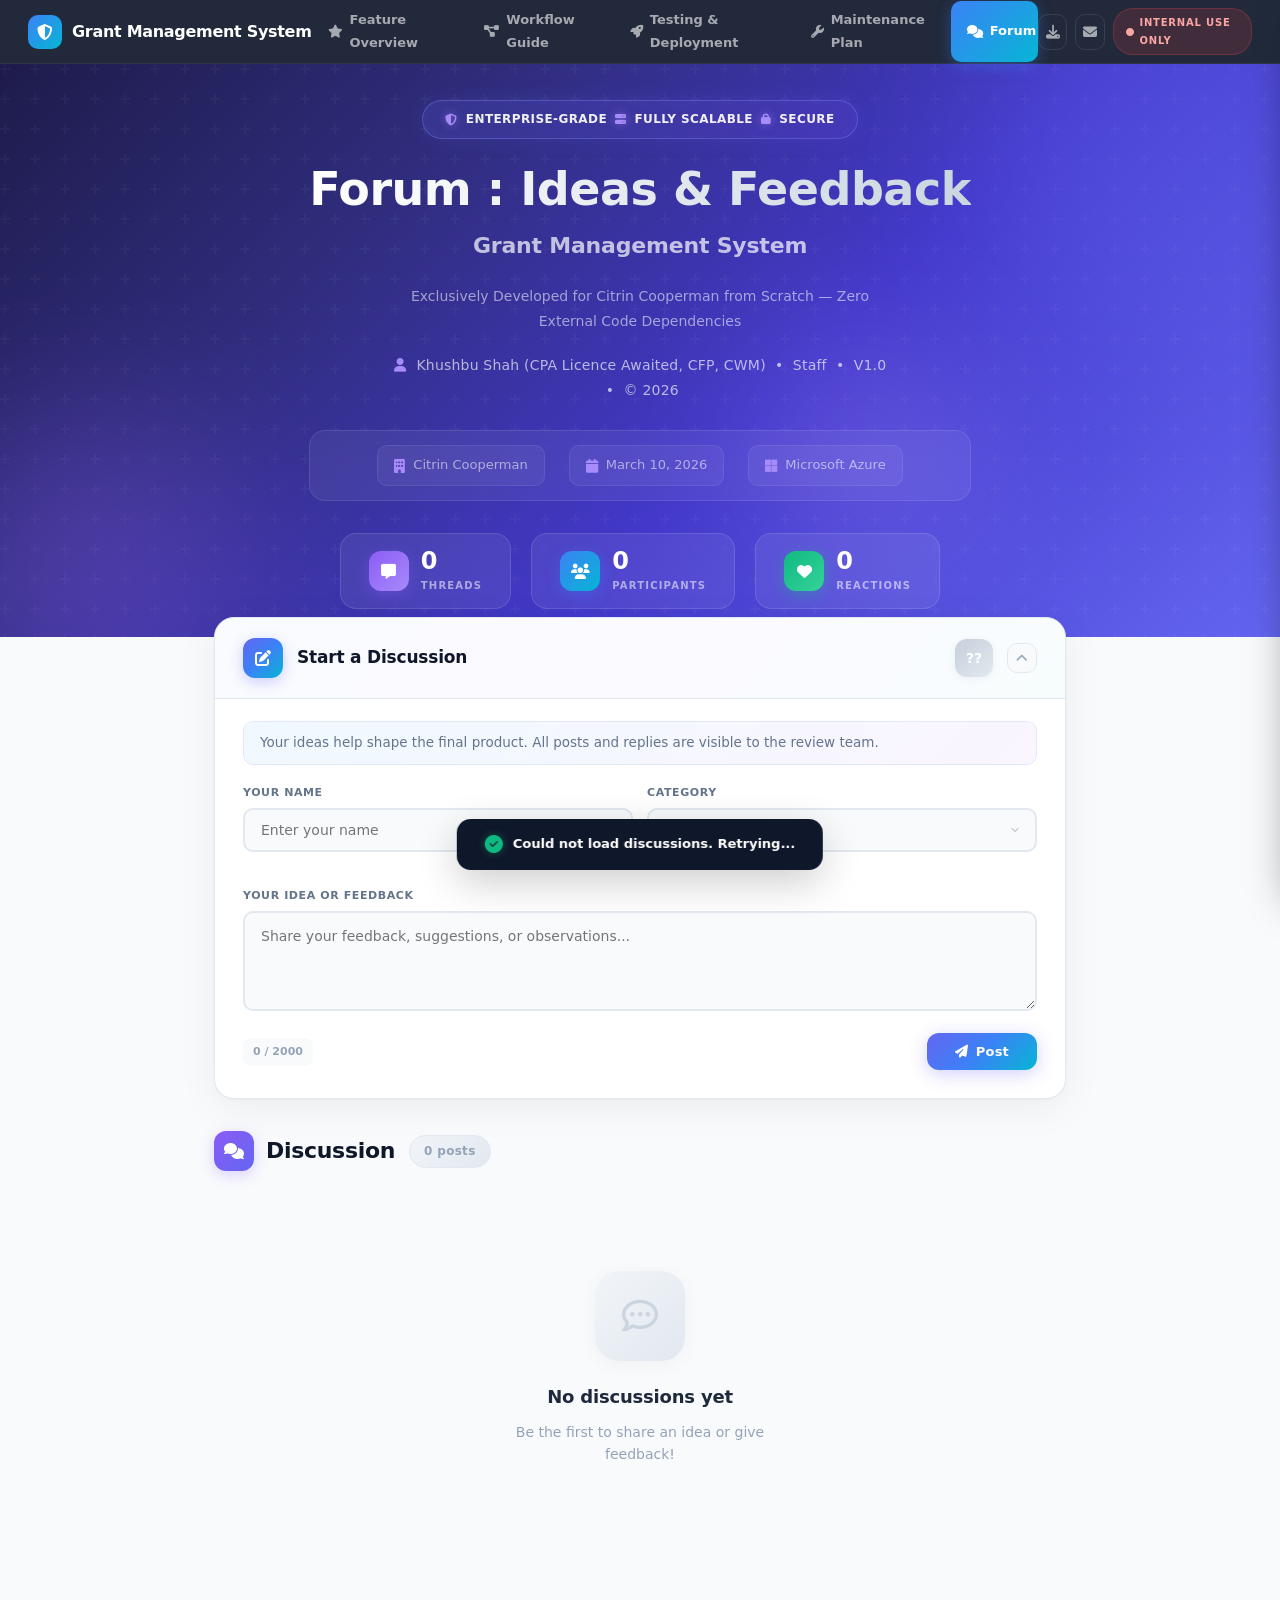
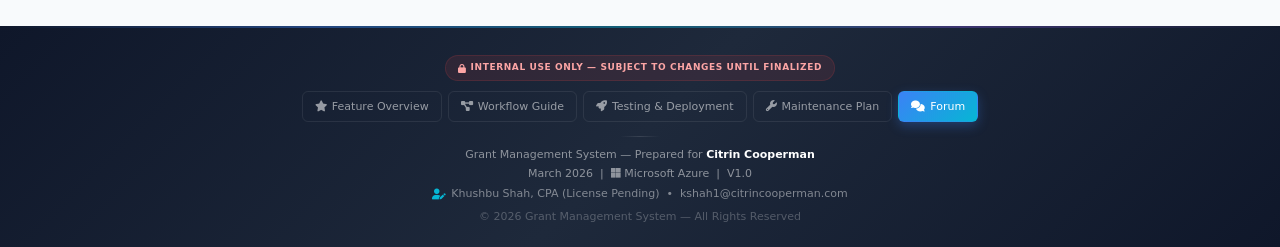
==== docs/GMS-Comments.html @ 416179d6 "Add GMS documentation site" ====
<!DOCTYPE html>
<html lang="en">
<head>
<meta charset="UTF-8">
<meta name="viewport" content="width=device-width, initial-scale=1.0">
<title>Grant Management System — Forum</title>
<link rel="stylesheet" href="https://cdnjs.cloudflare.com/ajax/libs/font-awesome/6.7.2/css/all.min.css">
<link rel="stylesheet" href="docs-common.css">
<style>
/* === HERO (comments-specific) === */

/* === FORUM STATS === */
.forum-stats{display:flex;flex-direction:row;justify-content:center;gap:20px;margin-top:32px;position:relative;}
.forum-stat{display:flex;align-items:center;gap:12px;background:rgba(255,255,255,.07);border:1px solid rgba(255,255,255,.12);padding:14px 28px;border-radius:16px;backdrop-filter:blur(16px);-webkit-backdrop-filter:blur(16px);transition:all .35s cubic-bezier(.4,0,.2,1);cursor:default;position:relative;overflow:hidden;}
.forum-stat::before{content:'';position:absolute;inset:0;background:linear-gradient(135deg,rgba(255,255,255,.08),transparent);opacity:0;transition:opacity .3s;}
.forum-stat:hover{transform:translateY(-3px);border-color:rgba(255,255,255,.22);box-shadow:0 8px 32px rgba(0,0,0,.2);}
.forum-stat:hover::before{opacity:1;}
.forum-stat-icon{width:40px;height:40px;border-radius:12px;display:flex;align-items:center;justify-content:center;font-size:15px;color:#fff;position:relative;z-index:1;box-shadow:0 4px 12px rgba(0,0,0,.15);}
.fsi-1{background:linear-gradient(135deg,#8b5cf6,#a78bfa);box-shadow:0 4px 15px rgba(139,92,246,.35);}
.fsi-2{background:linear-gradient(135deg,#3b82f6,#06b6d4);box-shadow:0 4px 15px rgba(59,130,246,.35);}
.fsi-3{background:linear-gradient(135deg,#10b981,#34d399);box-shadow:0 4px 15px rgba(16,185,129,.35);}
.forum-stat-info{text-align:left;position:relative;z-index:1;}
.forum-stat-num{font-size:24px;font-weight:800;color:#fff;line-height:1.1;letter-spacing:-.5px;}
.forum-stat-label{font-size:10px;color:rgba(255,255,255,.55);text-transform:uppercase;letter-spacing:1.2px;font-weight:700;margin-top:2px;}

/* === MAIN === */
.main-content{max-width:900px;margin:0 auto;padding:0 24px 80px;}

/* === COMPOSE CARD === */
.compose-card{background:var(--white);border-radius:20px;padding:0;box-shadow:0 8px 40px rgba(0,0,0,.06),0 1px 3px rgba(0,0,0,.04);border:1px solid #e2e8f0;margin:-20px auto 32px;position:relative;z-index:10;overflow:hidden;transition:box-shadow .3s;}
.compose-card:hover{box-shadow:0 12px 48px rgba(0,0,0,.08),0 1px 3px rgba(0,0,0,.04);}
.compose-header{display:flex;align-items:center;gap:14px;padding:20px 28px;background:linear-gradient(135deg,rgba(59,130,246,.03),rgba(139,92,246,.03),rgba(6,182,212,.03));border-bottom:1px solid #e2e8f0;cursor:pointer;transition:all .25s;user-select:none;}
.compose-header:hover{background:linear-gradient(135deg,rgba(59,130,246,.06),rgba(139,92,246,.06),rgba(6,182,212,.06));}
.compose-header .ch-icon{width:40px;height:40px;border-radius:12px;background:linear-gradient(135deg,#6366f1,#3b82f6,#06b6d4);display:flex;align-items:center;justify-content:center;color:#fff;font-size:16px;flex-shrink:0;box-shadow:0 4px 14px rgba(99,102,241,.3);transition:transform .3s;}
.compose-header:hover .ch-icon{transform:rotate(-5deg) scale(1.05);}
.compose-header h2{font-size:17px;font-weight:800;color:var(--primary);flex:1;letter-spacing:-.2px;}
.compose-header .ch-toggle{width:30px;height:30px;border-radius:10px;display:flex;align-items:center;justify-content:center;color:var(--text-muted);font-size:12px;transition:all .35s cubic-bezier(.4,0,.2,1);background:var(--bg);border:1px solid #e2e8f0;}
.compose-header .ch-toggle.open{transform:rotate(180deg);}
.compose-body{padding:0 28px 28px;max-height:0;overflow:hidden;transition:max-height .45s cubic-bezier(.4,0,.2,1),padding .45s cubic-bezier(.4,0,.2,1);}
.compose-body.open{max-height:650px;padding:22px 28px 28px;}
.compose-body .form-sub{color:var(--text-light);font-size:13.5px;margin-bottom:18px;line-height:1.6;padding:10px 16px;background:linear-gradient(135deg,#f0f9ff,#faf5ff);border-radius:10px;border:1px solid #e0e7ff;}
.form-row{display:flex;gap:14px;align-items:flex-start;}
.form-row .form-group{flex:1;}
.form-group{margin-bottom:14px;}
.form-group label{display:block;font-size:11px;font-weight:800;color:var(--text-light);margin-bottom:6px;letter-spacing:.6px;text-transform:uppercase;}
.form-input{width:100%;padding:12px 16px;border:2px solid #e2e8f0;border-radius:10px;font-size:14px;font-family:inherit;color:var(--text);transition:all .3s cubic-bezier(.4,0,.2,1);background:var(--bg);outline:none;}
.form-input:focus{border-color:var(--secondary);box-shadow:0 0 0 4px rgba(59,130,246,.08);background:var(--white);}
textarea.form-input{min-height:100px;resize:vertical;line-height:1.7;}
.form-footer{display:flex;align-items:center;justify-content:space-between;gap:12px;margin-top:6px;}
.depth-limit-msg{font-size:12px;color:var(--text-muted);font-style:italic;display:inline-flex;align-items:center;gap:5px;}
.depth-limit-msg i{color:var(--warning);font-size:11px;}
.depth-limit-msg a{color:var(--secondary);font-weight:600;font-style:normal;text-decoration:none;}
.depth-limit-msg a:hover{text-decoration:underline;}
.field-error{font-size:11px;color:var(--danger);margin-top:4px;min-height:16px;font-weight:600;transition:opacity .2s;}
.form-input.input-error{border-color:var(--danger)!important;box-shadow:0 0 0 4px rgba(239,68,68,.08)!important;}
.char-count{font-size:11px;color:var(--text-muted);font-weight:700;transition:color .2s;background:var(--bg);padding:4px 10px;border-radius:8px;}
.char-count.warn{color:var(--warning);background:#fffbeb;}
.char-count.danger{color:var(--danger);background:#fef2f2;}
.submit-btn{display:inline-flex;align-items:center;gap:8px;padding:11px 28px;background:linear-gradient(135deg,#6366f1,#3b82f6,#06b6d4);color:#fff;border:none;border-radius:12px;font-size:13px;font-weight:800;cursor:pointer;transition:all .35s cubic-bezier(.4,0,.2,1);box-shadow:0 4px 18px rgba(99,102,241,.3);font-family:inherit;letter-spacing:.2px;}
.submit-btn:hover{transform:translateY(-3px);box-shadow:0 8px 30px rgba(99,102,241,.4);}
.submit-btn:active{transform:translateY(-1px);}
.submit-btn:disabled{opacity:.5;cursor:not-allowed;transform:none!important;box-shadow:none!important;}
.avatar-preview{width:38px;height:38px;border-radius:12px;display:flex;align-items:center;justify-content:center;color:#fff;font-size:14px;font-weight:800;flex-shrink:0;transition:all .35s;box-shadow:0 2px 10px rgba(0,0,0,.1);}
.category-select{width:100%;padding:12px 16px;border:2px solid #e2e8f0;border-radius:10px;font-size:14px;font-family:inherit;color:var(--text);transition:all .3s cubic-bezier(.4,0,.2,1);background:var(--bg);outline:none;cursor:pointer;appearance:none;-webkit-appearance:none;background-image:url("data:image/svg+xml,%3Csvg xmlns='http://www.w3.org/2000/svg' width='12' height='12' viewBox='0 0 24 24' fill='none' stroke='%2394a3b8' stroke-width='2' stroke-linecap='round' stroke-linejoin='round'%3E%3Cpolyline points='6 9 12 15 18 9'%3E%3C/polyline%3E%3C/svg%3E");background-repeat:no-repeat;background-position:right 14px center;}
.category-select:focus{border-color:var(--secondary);box-shadow:0 0 0 4px rgba(59,130,246,.08);background-color:var(--white);}
.cat-badge{display:inline-flex;align-items:center;gap:4px;padding:3px 10px;border-radius:20px;font-size:10px;font-weight:700;letter-spacing:.4px;text-transform:uppercase;white-space:nowrap;transition:transform .2s;}
.cat-login{background:linear-gradient(135deg,#eff6ff,#dbeafe);color:#2563eb;border:1px solid #93c5fd;}
.cat-superadmin{background:linear-gradient(135deg,#f5f3ff,#ede9fe);color:#7c3aed;border:1px solid #c4b5fd;}
.cat-manager{background:linear-gradient(135deg,#ecfeff,#cffafe);color:#0891b2;border:1px solid #67e8f9;}
.cat-staff{background:linear-gradient(135deg,#ecfdf5,#d1fae5);color:#059669;border:1px solid #6ee7b7;}
.cat-client{background:linear-gradient(135deg,#fffbeb,#fef3c7);color:#d97706;border:1px solid #fcd34d;}
.cat-reports{background:linear-gradient(135deg,#fef2f2,#fee2e2);color:#dc2626;border:1px solid #fca5a5;}
.cat-security{background:linear-gradient(135deg,#fdf2f8,#fce7f3);color:#db2777;border:1px solid #f9a8d4;}
.cat-general{background:linear-gradient(135deg,#f8fafc,#f1f5f9);color:#475569;border:1px solid #cbd5e0;}

/* === DISCUSSION SECTION === */
.discussion-section{margin-top:12px;}
.discussion-header{display:flex;align-items:center;gap:14px;margin-bottom:20px;flex-wrap:wrap;}
.discussion-header h2{font-size:22px;font-weight:800;color:var(--primary);display:flex;align-items:center;gap:12px;flex-shrink:0;letter-spacing:-.3px;}
.discussion-header h2 .dh-icon{width:40px;height:40px;border-radius:12px;background:linear-gradient(135deg,#8b5cf6,#6366f1);display:flex;align-items:center;justify-content:center;color:#fff;font-size:16px;flex-shrink:0;box-shadow:0 4px 14px rgba(139,92,246,.25);transition:transform .3s;}
.discussion-header h2:hover .dh-icon{transform:rotate(-5deg) scale(1.08);}
.comment-count{font-size:12px;font-weight:700;color:var(--text-muted);background:linear-gradient(135deg,#f1f5f9,#e2e8f0);padding:5px 14px;border-radius:20px;border:1px solid #e2e8f0;letter-spacing:.3px;}

/* === FILTER TOOLBAR === */
.filter-toolbar{display:flex;align-items:center;gap:10px;padding:14px 20px;background:var(--white);border:1px solid #e2e8f0;border-radius:14px;margin-bottom:20px;flex-wrap:wrap;box-shadow:0 2px 12px rgba(0,0,0,.04);}
.filter-search{flex:1;min-width:160px;position:relative;}
.filter-search input{width:100%;padding:9px 14px 9px 36px;border:2px solid #e2e8f0;border-radius:10px;font-size:13px;font-family:inherit;color:var(--text);background:var(--bg);outline:none;transition:all .3s;}
.filter-search input:focus{border-color:var(--secondary);box-shadow:0 0 0 4px rgba(59,130,246,.06);background:var(--white);}
.filter-search input::placeholder{color:var(--text-muted);}
.filter-search .search-icon{position:absolute;left:11px;top:50%;transform:translateY(-50%);font-size:14px;pointer-events:none;line-height:1;color:var(--text-muted);}
.filter-sep{width:1px;height:28px;background:linear-gradient(to bottom,transparent,#e2e8f0,transparent);flex-shrink:0;}
.filter-select{padding:9px 32px 9px 12px;border:2px solid #e2e8f0;border-radius:10px;font-size:12px;font-family:inherit;font-weight:700;color:var(--text);background:var(--bg);outline:none;cursor:pointer;transition:all .3s;appearance:none;-webkit-appearance:none;background-image:url("data:image/svg+xml,%3Csvg xmlns='http://www.w3.org/2000/svg' width='12' height='12' viewBox='0 0 24 24' fill='none' stroke='%2394a3b8' stroke-width='2' stroke-linecap='round' stroke-linejoin='round'%3E%3Cpolyline points='6 9 12 15 18 9'%3E%3C/polyline%3E%3C/svg%3E");background-repeat:no-repeat;background-position:right 10px center;}
.filter-select:focus{border-color:var(--secondary);box-shadow:0 0 0 4px rgba(59,130,246,.06);}
.filter-stats{font-size:11px;color:var(--text-muted);display:flex;align-items:center;gap:5px;white-space:nowrap;font-weight:700;}
.filter-stats i{color:var(--accent);font-size:10px;}
.filter-clear{background:none;border:2px solid #e2e8f0;color:var(--text-muted);font-size:11px;font-weight:700;cursor:pointer;padding:7px 14px;border-radius:10px;transition:all .25s;font-family:inherit;display:none;align-items:center;gap:5px;white-space:nowrap;}
.filter-clear.visible{display:inline-flex;}
.filter-clear:hover{color:var(--danger);border-color:var(--danger);background:rgba(239,68,68,.04);}

/* === EMPTY STATE === */
.no-comments{text-align:center;padding:80px 20px;color:var(--text-muted);}
.no-comments .empty-icon{width:90px;height:90px;border-radius:24px;background:linear-gradient(135deg,#f1f5f9,#e2e8f0);display:flex;align-items:center;justify-content:center;margin:0 auto 20px;font-size:36px;color:#cbd5e0;box-shadow:0 4px 20px rgba(0,0,0,.04);animation:emptyBounce 3s ease-in-out infinite;}
@keyframes emptyBounce{0%,100%{transform:translateY(0);}50%{transform:translateY(-6px);}}
.no-comments .empty-title{font-size:18px;font-weight:800;color:var(--text);margin-bottom:8px;letter-spacing:-.2px;}
.no-comments .empty-sub{font-size:14px;color:var(--text-muted);max-width:320px;margin:0 auto;line-height:1.6;}

/* === THREAD COMMENT CARD === */
.comment-card{background:var(--white);border-radius:18px;padding:22px 24px 16px;margin-bottom:14px;box-shadow:0 2px 12px rgba(0,0,0,.04);border:1px solid #e2e8f0;transition:all .35s cubic-bezier(.4,0,.2,1);animation:slideIn .4s cubic-bezier(.4,0,.2,1);}
.comment-card:hover{box-shadow:0 6px 24px rgba(0,0,0,.07);border-color:#cbd5e0;transform:translateY(-1px);}
@keyframes slideIn{from{opacity:0;transform:translateY(12px);}to{opacity:1;transform:translateY(0);}}

.comment-header{display:flex;align-items:center;gap:12px;margin-bottom:12px;}
.comment-avatar{width:40px;height:40px;border-radius:12px;display:flex;align-items:center;justify-content:center;color:#fff;font-size:14px;font-weight:800;flex-shrink:0;box-shadow:0 3px 12px rgba(0,0,0,.12);transition:transform .3s;}
.comment-card:hover .comment-avatar{transform:scale(1.05);}
.comment-meta{display:flex;flex-direction:column;flex:1;min-width:0;}
.comment-name{font-weight:800;color:var(--primary);font-size:14.5px;line-height:1.3;display:flex;align-items:center;gap:8px;letter-spacing:-.1px;}
.comment-name .name-text{overflow:hidden;text-overflow:ellipsis;white-space:nowrap;}
.comment-time{font-size:11px;color:var(--text-muted);display:flex;align-items:center;gap:6px;margin-top:2px;}
.comment-time .time-dot{width:3px;height:3px;border-radius:50%;background:var(--text-muted);flex-shrink:0;}
.comment-body{font-size:14.5px;color:var(--text);line-height:1.75;padding-left:52px;margin-bottom:12px;word-wrap:break-word;overflow-wrap:break-word;}
.comment-footer{padding-left:52px;display:flex;align-items:center;gap:8px;flex-wrap:wrap;}

/* === ACTIONS === */
.action-btn{background:none;border:1.5px solid transparent;color:var(--text-muted);font-size:12px;font-weight:700;cursor:pointer;display:inline-flex;align-items:center;gap:5px;padding:5px 12px;border-radius:8px;transition:all .25s;font-family:inherit;}
.action-btn:hover{color:var(--secondary);background:rgba(59,130,246,.06);border-color:rgba(59,130,246,.15);}
.action-btn.collapse-btn:hover{color:var(--accent);border-color:rgba(6,182,212,.15);background:rgba(6,182,212,.06);}
.action-sep{width:1px;height:16px;background:linear-gradient(to bottom,transparent,#e2e8f0,transparent);flex-shrink:0;margin:0 2px;}

/* === REACTIONS === */
.reactions-bar{display:inline-flex;align-items:center;gap:5px;flex-wrap:wrap;}
.reaction-chip{display:inline-flex;align-items:center;gap:4px;padding:4px 10px;border-radius:20px;font-size:13px;border:1.5px solid #e2e8f0;background:var(--bg);cursor:pointer;transition:all .25s cubic-bezier(.4,0,.2,1);font-family:inherit;line-height:1.3;user-select:none;}
.reaction-chip:hover{border-color:var(--secondary);background:rgba(59,130,246,.05);transform:scale(1.1);box-shadow:0 2px 8px rgba(59,130,246,.15);}
.reaction-chip.active{border-color:var(--secondary);background:rgba(59,130,246,.08);box-shadow:0 2px 8px rgba(59,130,246,.12);}
.reaction-chip .r-count{font-weight:800;color:var(--text-light);font-size:11px;min-width:6px;text-align:center;}
.reaction-chip.active .r-count{color:var(--secondary);}
.add-reaction-btn{display:inline-flex;align-items:center;justify-content:center;width:28px;height:28px;border-radius:50%;border:1.5px dashed #cbd5e0;background:none;cursor:pointer;font-size:13px;color:var(--text-muted);transition:all .25s;font-family:inherit;position:relative;}
.add-reaction-btn:hover{border-color:var(--secondary);border-style:solid;color:var(--secondary);background:rgba(59,130,246,.05);transform:scale(1.1);}
.emoji-picker{position:absolute;bottom:38px;left:50%;transform:translateX(-50%);background:var(--white);border:1px solid #e2e8f0;border-radius:14px;padding:8px 10px;box-shadow:0 12px 40px rgba(0,0,0,.12);display:none;gap:3px;z-index:100;white-space:nowrap;}
.emoji-picker.open{display:flex;}
.emoji-picker::after{content:'';position:absolute;bottom:-6px;left:50%;transform:translateX(-50%);width:10px;height:10px;background:var(--white);border-right:1px solid #e2e8f0;border-bottom:1px solid #e2e8f0;rotate:45deg;}
.emoji-pick{width:34px;height:34px;display:flex;align-items:center;justify-content:center;border-radius:8px;cursor:pointer;font-size:18px;border:none;background:none;transition:all .2s;}
.emoji-pick:hover{background:var(--bg-dark);transform:scale(1.25);}

/* === NESTED REPLIES (THREAD) === */
.replies-container{margin-left:52px;padding-left:18px;border-left:3px solid #e2e8f0;margin-top:8px;margin-bottom:6px;transition:border-color .35s;}
.replies-container:hover{border-left-color:var(--secondary);}
.replies-container .comment-card{background:var(--bg);border:1px solid #e2e8f0;margin-bottom:10px;padding:16px 18px 12px;box-shadow:none;border-radius:14px;}
.replies-container .comment-card:hover{background:var(--white);box-shadow:0 4px 16px rgba(0,0,0,.05);}
.replies-container .comment-avatar{width:30px;height:30px;font-size:11px;border-radius:9px;box-shadow:none;}
.replies-container .comment-body{padding-left:42px;font-size:13.5px;}
.replies-container .comment-footer{padding-left:42px;}

/* Deep nesting */
.replies-container .replies-container{margin-left:42px;border-left-color:#f1f5f9;}
.replies-container .replies-container:hover{border-left-color:var(--accent);}
.replies-container .replies-container .comment-card{background:var(--white);}
.replies-container .replies-container .replies-container{margin-left:30px;border-left-color:#e2e8f0;}

/* === INLINE REPLY FORM === */
.inline-reply-form{margin-left:52px;padding-left:18px;border-left:3px solid var(--secondary);margin-top:10px;margin-bottom:10px;animation:slideIn .3s cubic-bezier(.4,0,.2,1);}
.inline-reply-form .reply-form-inner{background:linear-gradient(135deg,#f8fafc,#f0f9ff);border:1px solid #dbeafe;border-radius:14px;padding:16px 18px;}
.inline-reply-form .reply-form-header{display:flex;align-items:center;justify-content:space-between;margin-bottom:12px;}
.inline-reply-form .reply-form-header span{font-size:12px;font-weight:800;color:var(--secondary);display:flex;align-items:center;gap:6px;}
.inline-reply-form .cancel-btn{background:none;border:none;color:var(--text-muted);font-size:18px;cursor:pointer;padding:4px 8px;border-radius:6px;transition:all .25s;font-family:inherit;line-height:1;}
.inline-reply-form .cancel-btn:hover{color:var(--danger);background:rgba(239,68,68,.08);}
.inline-reply-form .form-input{padding:10px 14px;font-size:13px;border-width:2px;min-height:auto;border-radius:10px;}
.inline-reply-form textarea.form-input{min-height:65px;}
.inline-reply-form .form-group{margin-bottom:10px;}
.inline-reply-form .submit-btn{padding:9px 20px;font-size:12px;border-radius:10px;}

/* Nested reply forms */
.replies-container .inline-reply-form{margin-left:42px;}
.replies-container .replies-container .inline-reply-form{margin-left:30px;}

/* === TOAST === */
.toast{position:fixed;bottom:30px;left:50%;transform:translateX(-50%) translateY(80px);background:var(--primary);color:#fff;padding:14px 28px;border-radius:14px;font-size:13px;font-weight:700;display:flex;align-items:center;gap:10px;box-shadow:0 12px 40px rgba(0,0,0,.2);z-index:9999;transition:transform .45s cubic-bezier(.4,0,.2,1),opacity .45s;opacity:0;backdrop-filter:blur(10px);}
.toast.visible{transform:translateX(-50%) translateY(0);opacity:1;}
.toast i{color:var(--success);font-size:18px;filter:drop-shadow(0 0 4px rgba(16,185,129,.4));}

/* === PRINT (page-specific) === */
@media print{
  .compose-card,.inline-reply-form,.action-btn,.collapse-btn,.filter-toolbar,.reactions-bar,.add-reaction-btn,.forum-stats{display:none!important;}
  .main-content{margin-top:0;padding:10px!important;}
  .replies-container{border-left-color:#ccc!important;}
  .comment-card{box-shadow:none!important;border:1px solid #d1d5db!important;page-break-inside:avoid;break-inside:avoid;}
}

/* === RESPONSIVE (page-specific) === */
@media(max-width:768px){
  .hero{padding:60px 16px 40px!important;}
  .hero h1{font-size:22px!important;line-height:1.3!important;display:flex;align-items:center;justify-content:center;flex-wrap:wrap;gap:6px;}
  .hero > p{font-size:13px!important;margin-bottom:8px;}
  .forum-stats{gap:10px;margin-top:20px;}
  .forum-stat{padding:10px 16px;border-radius:12px;}
  .forum-stat-num{font-size:18px;}
  .forum-stat-label{font-size:9px;letter-spacing:.8px;}
  .forum-stat-icon{width:32px;height:32px;font-size:13px;}
  .compose-card{margin:-20px 0 24px;border-radius:16px;}
  .compose-header{padding:16px 18px;gap:10px;}
  .compose-header .ch-icon{width:34px;height:34px;font-size:14px;}
  .compose-body.open{padding:16px 18px 18px;}
  .form-row{flex-direction:column;gap:0;}
  .comment-card{border-radius:14px!important;margin-bottom:12px!important;}
  .comment-body,.comment-footer{padding-left:0!important;padding-top:6px;}
  .replies-container{margin-left:10px!important;padding-left:12px!important;}
  .inline-reply-form{margin-left:10px!important;padding-left:12px!important;}
  .filter-toolbar{flex-direction:column;gap:8px;padding:14px;border-radius:14px;}
  .filter-search{min-width:100%;}
  .filter-select{width:100%;}
  .filter-sep{display:none;}
  .form-footer{flex-direction:column;gap:10px;}
  .form-footer .btn{width:100%;}
}
@media(max-width:480px){
  .hero{padding:56px 12px 32px!important;}
  .hero h1{font-size:20px!important;}
  .hero > p{font-size:12px!important;}
  .forum-stats{gap:8px;}
  .forum-stat{padding:8px 14px;gap:8px;}
  .forum-stat-num{font-size:16px;}
  .forum-stat-icon{width:28px;height:28px;font-size:12px;border-radius:8px;}
  .compose-header h2{font-size:14px;}
  .compose-header .ch-icon{width:30px;height:30px;font-size:12px;}
  .compose-card{margin:-12px 0 18px;}
}
.hero.hero-forum{background:linear-gradient(135deg,#1e1b4b 0%,#312e81 30%,#4338ca 60%,#6366f1 100%);}
</style>
</head>
<body>

<!-- TOP NAV -->
<nav class="top-nav">
  <div class="nav-logo"><span class="icon-wrap"><i class="fa-solid fa-shield-halved"></i></span><span class="nav-text">Grant Management System</span></div>
  <div class="nav-links">
    <a href="GMS-Feature-Overview.html"><i class="fa-solid fa-star"></i> Feature Overview</a>
    <a href="GMS-Workflow-Guide.html"><i class="fa-solid fa-diagram-project"></i> Workflow Guide</a>
    <a href="GMS-Testing-Deployment-Plan.html"><i class="fa-solid fa-rocket"></i> Testing &amp; Deployment</a>
    <a href="maintenance-plan.html"><i class="fa-solid fa-wrench"></i> Maintenance Plan</a>
    <a href="GMS-Comments.html" class="active"><i class="fa-solid fa-comments"></i> Forum</a>
  </div>
  <div class="nav-right">
    <a class="nav-action" href="#" onclick="downloadAllPagesAsPDF(event);return false;" title="Download All Pages as PDF"><i class="fa-solid fa-download"></i></a>
    <a class="nav-action" href="#" onclick="window.location.href='mailto:?subject='+encodeURIComponent('GMS Forum — Citrin Cooperman')+'&body='+encodeURIComponent('Please review the Grant Management System — Forum:\n\n'+window.location.href+'\n\nDocument: GMS Forum V1.0\nClassification: Internal Use Only\n\n— Citrin Cooperman');return false;" title="Email this page"><i class="fa-solid fa-envelope"></i></a>
    <span class="nav-badge"><i class="fa-solid fa-circle"></i> Internal Use Only</span>
  </div>
  <button class="nav-hamburger" aria-label="Open navigation menu"><span></span><span></span><span></span></button>
</nav>
<!-- MOBILE NAV -->
<div class="mobile-nav-overlay"></div>
<nav class="mobile-nav" aria-label="Mobile navigation">
  <div class="mobile-nav-header">
    <div class="nav-logo"><span class="icon-wrap"><i class="fa-solid fa-shield-halved"></i></span> GMS</div>
    <button class="mobile-nav-close" aria-label="Close navigation">&times;</button>
  </div>
  <div class="mobile-nav-links">
    <a href="GMS-Feature-Overview.html"><i class="fa-solid fa-star"></i> <span class="mobile-nav-label">Feature Overview</span> <i class="fa-solid fa-chevron-right mobile-nav-arrow"></i></a>
    <a href="GMS-Workflow-Guide.html"><i class="fa-solid fa-diagram-project"></i> <span class="mobile-nav-label">Workflow Guide</span> <i class="fa-solid fa-chevron-right mobile-nav-arrow"></i></a>
    <a href="GMS-Testing-Deployment-Plan.html"><i class="fa-solid fa-rocket"></i> <span class="mobile-nav-label">Testing & Deployment</span> <i class="fa-solid fa-chevron-right mobile-nav-arrow"></i></a>
    <a href="maintenance-plan.html"><i class="fa-solid fa-wrench"></i> <span class="mobile-nav-label">Maintenance Plan</span> <i class="fa-solid fa-chevron-right mobile-nav-arrow"></i></a>
    <a href="GMS-Comments.html" class="active"><i class="fa-solid fa-comments"></i> <span class="mobile-nav-label">Forum</span> <i class="fa-solid fa-chevron-right mobile-nav-arrow"></i></a>
  </div>
  <div class="mobile-nav-divider"></div>
  <div class="mobile-nav-actions">
    <a class="mobile-nav-action" href="#" onclick="downloadAllPagesAsPDF(event);return false;"><i class="fa-solid fa-download"></i> Download PDF</a>
  </div>
  <div class="mobile-nav-footer">
    <span class="nav-badge"><i class="fa-solid fa-circle"></i> Internal Use Only</span>
  </div>
</nav>

<!-- HERO -->
<section class="hero hero-forum">
  <div class="hero-particles" id="particles"></div>
  <div class="hero-orb o1"></div>
  <div class="hero-orb o2"></div>
  <div class="hero-orb o3"></div>
  <div class="hero-content">
    <div class="hero-badge"><i class="fa-solid fa-shield-halved"></i> Enterprise-Grade <i class="fa-solid fa-server" style="font-size:11px;"></i> Fully Scalable <i class="fa-solid fa-lock" style="font-size:11px;"></i> Secure</div>
    <h1>Forum : Ideas &amp; Feedback</h1>
    <h1 class="subtitle">Grant Management System</h1>
    <p style="color:rgba(255,255,255,.55);font-size:14px;margin-bottom:20px;">Exclusively Developed for Citrin Cooperman from Scratch — Zero External Code Dependencies</p>
    <p style="color:rgba(255,255,255,.65);font-size:14px;margin-bottom:28px;font-weight:500;letter-spacing:.2px;"><i class="fa-solid fa-user" style="margin-right:6px;color:#a78bfa;"></i> Khushbu Shah (CPA Licence Awaited, CFP, CWM) &nbsp;&bull;&nbsp; Staff &nbsp;&bull;&nbsp; V1.0 &nbsp;&bull;&nbsp; &copy; 2026</p>
    <div class="hero-meta">
      <div class="hero-meta-item"><i class="fa-solid fa-building"></i> Citrin Cooperman</div>
      <div class="hero-meta-item"><i class="fa-solid fa-calendar"></i> March 10, 2026</div>
      <div class="hero-meta-item"><i class="fa-brands fa-microsoft"></i> Microsoft Azure</div>
    </div>
  </div>
  <div class="forum-stats">
    <div class="forum-stat"><div class="forum-stat-icon fsi-1"><i class="fa-solid fa-message"></i></div><div class="forum-stat-info"><div class="forum-stat-num" id="statThreads">0</div><div class="forum-stat-label">Threads</div></div></div>
    <div class="forum-stat"><div class="forum-stat-icon fsi-2"><i class="fa-solid fa-users"></i></div><div class="forum-stat-info"><div class="forum-stat-num" id="statParticipants">0</div><div class="forum-stat-label">Participants</div></div></div>
    <div class="forum-stat"><div class="forum-stat-icon fsi-3"><i class="fa-solid fa-heart"></i></div><div class="forum-stat-info"><div class="forum-stat-num" id="statReactions">0</div><div class="forum-stat-label">Reactions</div></div></div>
  </div>
</section>

<!-- MAIN CONTENT -->
<div class="main-content">

  <!-- COMPOSE CARD -->
  <div class="compose-card" id="composeCard">
    <div class="compose-header" onclick="toggleCompose()">
      <div class="ch-icon"><i class="fa-solid fa-pen-to-square"></i></div>
      <h2>Start a Discussion</h2>
      <div class="avatar-preview" id="avatarPreview" style="background:linear-gradient(135deg,#94a3b8,#cbd5e0);opacity:.5;">??</div>
      <div class="ch-toggle open" id="composeToggle"><i class="fa-solid fa-chevron-down"></i></div>
    </div>
    <div class="compose-body open" id="composeBody">
      <p class="form-sub">Your ideas help shape the final product. All posts and replies are visible to the review team.</p>
      <form id="commentForm" onsubmit="return addComment(event)">
        <div class="form-row">
          <div class="form-group">
            <label>Your Name</label>
            <input type="text" class="form-input" id="commenterName" placeholder="Enter your name" required maxlength="20" pattern="[a-zA-Z\s'\-\.]+" oninput="validateName(this);updateAvatarPreview()">
            <div class="field-error" id="nameError"></div>
          </div>
          <div class="form-group">
            <label>Category</label>
            <select class="category-select" id="commentCategory" required>
              <option value="">Select a category...</option>
              <option value="login">Login Page</option>
              <option value="superadmin">Superadmin Page</option>
              <option value="manager">Manager Page</option>
              <option value="staff">Staff Page</option>
              <option value="client">Client Page</option>
              <option value="reports">Reports</option>
              <option value="security">Security</option>
              <option value="general">General</option>
            </select>
          </div>
        </div>
        <div class="form-group">
          <label>Your Idea or Feedback</label>
          <textarea class="form-input" id="commentText" placeholder="Share your feedback, suggestions, or observations..." required maxlength="2000" oninput="updateCharCount()"></textarea>
        </div>
        <div style="position:absolute;left:-9999px;opacity:0;height:0;overflow:hidden;" aria-hidden="true" tabindex="-1">
          <input type="text" name="website" id="hpField" autocomplete="off" tabindex="-1">
        </div>
        <div class="form-footer">
          <span class="char-count" id="charCount">0 / 2000</span>
          <button type="submit" class="submit-btn" id="submitBtn"><i class="fa-solid fa-paper-plane"></i> Post</button>
        </div>
      </form>
    </div>
  </div>

  <!-- DISCUSSION SECTION -->
  <div class="discussion-section">
    <div class="discussion-header">
      <h2><span class="dh-icon"><i class="fa-solid fa-comments"></i></span> Discussion</h2>
      <span class="comment-count" id="commentCount">0 posts</span>
    </div>

    <!-- FILTER TOOLBAR -->
    <div class="filter-toolbar" id="filterToolbar" style="display:none;">
      <div class="filter-search">
        <span class="search-icon">&#x1F50D;</span>
        <input type="text" id="filterSearch" placeholder="Search by name or keyword..." oninput="applyFilters()">
      </div>
      <div class="filter-sep"></div>
      <select class="filter-select" id="filterSort" onchange="applyFilters()">
        <option value="newest">Newest first</option>
        <option value="oldest">Oldest first</option>
        <option value="most-replies">Most replies</option>
        <option value="most-reactions">Most reactions</option>
        <option value="name-az">Name A-Z</option>
        <option value="name-za">Name Z-A</option>
      </select>
      <select class="filter-select" id="filterCategory" onchange="applyFilters()">
        <option value="">All categories</option>
        <option value="login">Login Page</option>
        <option value="superadmin">Superadmin</option>
        <option value="manager">Manager</option>
        <option value="staff">Staff</option>
        <option value="client">Client</option>
        <option value="reports">Reports</option>
        <option value="security">Security</option>
        <option value="general">General</option>
      </select>
      <select class="filter-select" id="filterAuthor" onchange="applyFilters()">
        <option value="">All authors</option>
      </select>
      <button class="filter-clear" id="filterClear" onclick="clearFilters()"><i class="fa-solid fa-xmark"></i> Clear</button>
      <span class="filter-stats" id="filterStats"></span>
    </div>

    <div id="commentsList">
      <div class="no-comments" id="noComments">
        <div class="empty-icon"><i class="fa-regular fa-comment-dots"></i></div>
        <div class="empty-title">No discussions yet</div>
        <div class="empty-sub">Be the first to share an idea or give feedback!</div>
      </div>
    </div>
  </div>

</div>

<!-- FOOTER -->
<footer class="footer">
  <span class="f-badge"><i class="fa-solid fa-lock"></i> Internal Use Only — Subject to Changes Until Finalized</span>
  <div class="footer-links">
    <a href="GMS-Feature-Overview.html"><i class="fa-solid fa-star"></i> Feature Overview</a>
    <a href="GMS-Workflow-Guide.html"><i class="fa-solid fa-diagram-project"></i> Workflow Guide</a>
    <a href="GMS-Testing-Deployment-Plan.html"><i class="fa-solid fa-rocket"></i> Testing &amp; Deployment</a>
    <a href="maintenance-plan.html"><i class="fa-solid fa-wrench"></i> Maintenance Plan</a>
    <a href="GMS-Comments.html" class="active"><i class="fa-solid fa-comments"></i> Forum</a>
  </div>
  <div class="footer-divider"></div>
  <p>Grant Management System — Prepared for <strong style="color:#fff;">Citrin Cooperman</strong></p>
  <p>March 2026 &nbsp;|&nbsp; <i class="fa-brands fa-microsoft"></i> Microsoft Azure &nbsp;|&nbsp; V1.0</p>
  <p class="footer-author"><i class="fa-solid fa-user-pen"></i> Khushbu Shah, CPA (License Pending) &nbsp;&bull;&nbsp; kshah1@citrincooperman.com</p>
  <p class="footer-copy">&copy; 2026 Grant Management System — All Rights Reserved</p>
</footer>

<!-- TOAST -->
<div class="toast" id="toast"><i class="fa-solid fa-circle-check"></i> <span id="toastMsg">Posted!</span></div>

<!-- SCROLL TO TOP -->
<button class="scroll-top" id="scrollTop" title="Back to top"><i class="fa-solid fa-arrow-up"></i></button>

<script>
const API_URL = 'comments-api.php';
let commentsData = [];
let filteredData = [];
let collapsedSet = new Set();
let isLoading = false;
let currentSort = 'newest';
let currentSearch = '';
let currentAuthor = '';
let currentCategory = '';

const CAT_LABELS={login:'Login Page',superadmin:'Superadmin',manager:'Manager',staff:'Staff',client:'Client',reports:'Reports',security:'Security',general:'General'};

const avatarColors = [
  'linear-gradient(135deg,#6366f1,#8b5cf6)','linear-gradient(135deg,#3b82f6,#06b6d4)',
  'linear-gradient(135deg,#10b981,#34d399)','linear-gradient(135deg,#f59e0b,#fbbf24)',
  'linear-gradient(135deg,#ec4899,#f472b6)','linear-gradient(135deg,#ef4444,#f87171)',
  'linear-gradient(135deg,#8b5cf6,#a78bfa)','linear-gradient(135deg,#14b8a6,#2dd4bf)',
  'linear-gradient(135deg,#f97316,#fb923c)','linear-gradient(135deg,#0ea5e9,#38bdf8)'
];

function getInitials(name){
  const p = name.trim().split(/\s+/);
  return p.length >= 2 ? (p[0][0]+p[p.length-1][0]).toUpperCase() : name.trim().substring(0,2).toUpperCase();
}
function getAvatarColor(name){
  let h=0; for(let i=0;i<name.length;i++) h=name.charCodeAt(i)+((h<<5)-h);
  return avatarColors[Math.abs(h)%avatarColors.length];
}
function formatTime(d){
  const s=Math.floor((Date.now()-d)/1000);
  let ago;
  if(s<60) ago='Just now';
  else if(s<3600) ago=Math.floor(s/60)+'m ago';
  else if(s<86400) ago=Math.floor(s/3600)+'h ago';
  else if(s<2592000) ago=Math.floor(s/86400)+'d ago';
  else ago=d.toLocaleDateString('en-US',{month:'short',day:'numeric',year:'numeric'});

  const dateStr=d.toLocaleDateString('en-US',{month:'short',day:'numeric',year:'numeric'});
  const timeStr=d.toLocaleTimeString('en-US',{hour:'numeric',minute:'2-digit'});

  return {ago, dateStr, timeStr};
}
function escapeHtml(s){const d=document.createElement('div');d.textContent=s;return d.innerHTML;}

// --- NAME VALIDATION ---
const NAME_REGEX = /^[a-zA-Z\s'\-\.]+$/;
let lastPostTime = 0;
const POST_COOLDOWN = 10000; // 10 seconds between posts

function validateName(input){
  const val = input.value;
  const errEl = input.closest('.form-group')?.querySelector('.field-error') || document.getElementById('nameError');
  let msg = '';

  if(val.length > 0 && !NAME_REGEX.test(val)){
    msg = 'Special characters are not allowed. Letters, spaces, hyphens only.';
    input.classList.add('input-error');
  } else if(val.length > 20){
    msg = 'Maximum 20 characters allowed.';
    input.classList.add('input-error');
  } else if(val.length > 0 && val.trim().length < 2){
    msg = 'Name must be at least 2 characters.';
    input.classList.add('input-error');
  } else {
    input.classList.remove('input-error');
  }

  // Strip special chars as they type
  if(val.length > 0 && !NAME_REGEX.test(val)){
    input.value = val.replace(/[^a-zA-Z\s'\-\.]/g, '');
  }
  // Enforce max 20
  if(input.value.length > 20){
    input.value = input.value.substring(0, 20);
  }

  if(errEl) errEl.textContent = msg;
  return msg === '';
}

function isNameValid(name){
  return name.length >= 2 && name.length <= 20 && NAME_REGEX.test(name);
}

// --- COMPOSE ---
function toggleCompose(){
  const body=document.getElementById('composeBody');
  const toggle=document.getElementById('composeToggle');
  body.classList.toggle('open');
  toggle.classList.toggle('open');
}
function updateAvatarPreview(){
  const name=document.getElementById('commenterName').value.trim();
  const av=document.getElementById('avatarPreview');
  if(name.length>=2){
    av.style.background=getAvatarColor(name);
    av.style.opacity='1';
    av.textContent=getInitials(name);
  }else{
    av.style.background='linear-gradient(135deg,#94a3b8,#cbd5e0)';
    av.style.opacity='.5';
    av.textContent='??';
  }
  // Remember name
  if(name) localStorage.setItem('gms_forum_name',name);
}
function updateCharCount(){
  const len=document.getElementById('commentText').value.length;
  const el=document.getElementById('charCount');
  el.textContent=len+' / 2000';
  el.className='char-count'+(len>1800?' danger':len>1500?' warn':'');
}

// Restore saved name
(function(){
  const saved=localStorage.getItem('gms_forum_name');
  if(saved){document.getElementById('commenterName').value=saved;updateAvatarPreview();}
})();

// --- SERVER API ---
async function loadComments(){
  try{
    const res = await fetch(API_URL);
    if(!res.ok) throw new Error('Failed to load');
    commentsData = await res.json();
    updateAuthorDropdown();
    updateStats();
    applyFilters();
  }catch(err){
    console.error('Load error:', err);
    showToast('Could not load discussions. Retrying...');
    setTimeout(loadComments, 3000);
  }
}

async function postComment(name, text, replyTo, category){
  const url = replyTo ? API_URL + '?reply_to=' + encodeURIComponent(replyTo) : API_URL;
  const payload = {name, text};
  if(category) payload.category = category;
  // Include honeypot value (should always be empty for real users)
  const hp = document.getElementById('hpField');
  if(hp && hp.value) payload.website = hp.value;
  const res = await fetch(url, {
    method: 'POST',
    headers: {'Content-Type': 'application/json'},
    body: JSON.stringify(payload)
  });
  const data = await res.json();
  if(!res.ok) throw new Error(data.error || 'Failed to post');
  return data;
}

// --- STATS ---
function countAll(comments){
  let n=0;
  comments.forEach(c=>{n++;if(c.replies)n+=countAll(c.replies);});
  return n;
}
function countReactions(comments){
  let n=0;
  comments.forEach(c=>{
    if(c.reactions) Object.values(c.reactions).forEach(v=>n+=v);
    if(c.replies) n+=countReactions(c.replies);
  });
  return n;
}
function collectAuthorsSet(comments,set){
  comments.forEach(c=>{set.add(c.name);if(c.replies)collectAuthorsSet(c.replies,set);});
}
function updateStats(){
  document.getElementById('statThreads').textContent=commentsData.length;
  const authors=new Set();collectAuthorsSet(commentsData,authors);
  document.getElementById('statParticipants').textContent=authors.size;
  document.getElementById('statReactions').textContent=countReactions(commentsData);
}

// --- RENDER ---
const EMOJIS = ['👍','❤️','🎯','💡','👏','🔥'];
const myReactions = JSON.parse(localStorage.getItem('gms_reactions')||'{}');

function renderComment(c, depth){
  const date = new Date(c.time);
  const t = formatTime(date);
  const replyCount = c.replies ? countAll(c.replies) : 0;
  const isCollapsed = collapsedSet.has(c.id);
  const reactions = c.reactions || {};

  let reactionHtml = '';
  EMOJIS.forEach(em=>{
    const count = reactions[em]||0;
    if(count > 0){
      const myKey = c.id+'_'+em;
      const isActive = myReactions[myKey] ? ' active' : '';
      reactionHtml += `<button class="reaction-chip${isActive}" onclick="toggleReaction('${c.id}','${em}')">${em}<span class="r-count">${count}</span></button>`;
    }
  });

  let html = `<div class="comment-card" data-id="${c.id}">
    <div class="comment-header">
      <div class="comment-avatar" style="background:${getAvatarColor(c.name)}">${getInitials(c.name)}</div>
      <div class="comment-meta">
        <div class="comment-name"><span class="name-text">${escapeHtml(c.name)}</span>${c.category?`<span class="cat-badge cat-${c.category}">${CAT_LABELS[c.category]||c.category}</span>`:''}</div>
        <div class="comment-time"><i class="fa-regular fa-clock"></i> ${t.ago}<span class="time-dot"></span>${t.dateStr} at ${t.timeStr}</div>
      </div>
    </div>
    <div class="comment-body">${escapeHtml(c.text).replace(/\n/g,'<br>')}</div>
    <div class="comment-footer">
      ${depth < 10 ? `<button class="action-btn" onclick="showReplyForm('${c.id}',${depth})"><i class="fa-solid fa-reply"></i> Reply</button>` : `<span class="depth-limit-msg"><i class="fa-solid fa-circle-info"></i> Thread limit reached — <a href="#composeCard" onclick="toggleCompose();document.getElementById('composeCard').scrollIntoView({behavior:'smooth'})">start a new discussion</a></span>`}
      ${replyCount > 0 ? `<button class="action-btn collapse-btn" onclick="toggleCollapse('${c.id}')"><i class="fa-solid fa-${isCollapsed?'plus':'minus'}"></i> ${isCollapsed ? 'Show' : 'Hide'} ${replyCount} ${replyCount===1?'reply':'replies'}</button>` : ''}
      <span class="action-sep"></span>
      <div class="reactions-bar">
        ${reactionHtml}
        <button class="add-reaction-btn" onclick="toggleEmojiPicker(event,'${c.id}')" title="React">+
          <div class="emoji-picker" id="picker-${c.id}">
            ${EMOJIS.map(em=>`<button class="emoji-pick" onclick="event.stopPropagation();toggleReaction('${c.id}','${em}')">${em}</button>`).join('')}
          </div>
        </button>
      </div>
    </div>
  </div>`;

  html += `<div id="reply-form-${c.id}"></div>`;

  if(c.replies && c.replies.length > 0){
    html += `<div class="replies-container" id="replies-${c.id}" style="display:${isCollapsed?'none':'block'}">`;
    c.replies.forEach(r => { html += renderComment(r, depth+1); });
    html += `</div>`;
  }

  return html;
}

// --- FILTER & SORT ---
function collectAuthors(comments, set){
  comments.forEach(c=>{set.add(c.name);if(c.replies)collectAuthors(c.replies,set);});
}

function matchesSearch(c, term){
  if(!term) return true;
  const t=term.toLowerCase();
  if(c.name.toLowerCase().includes(t)||c.text.toLowerCase().includes(t)) return true;
  if(c.replies) return c.replies.some(r=>matchesSearch(r,t));
  return false;
}

function matchesAuthor(c, author){
  if(!author) return true;
  if(c.name===author) return true;
  if(c.replies) return c.replies.some(r=>matchesAuthor(r,author));
  return false;
}

function getReactionCount(c){
  let n=0;if(c.reactions)Object.values(c.reactions).forEach(v=>n+=v);return n;
}

function sortComments(arr, mode){
  const sorted=arr.slice();
  switch(mode){
    case 'oldest': sorted.sort((a,b)=>new Date(a.time)-new Date(b.time)); break;
    case 'most-replies': sorted.sort((a,b)=>(b.replies?countAll(b.replies):0)-(a.replies?countAll(a.replies):0)); break;
    case 'most-reactions': sorted.sort((a,b)=>getReactionCount(b)-getReactionCount(a)); break;
    case 'name-az': sorted.sort((a,b)=>a.name.localeCompare(b.name)); break;
    case 'name-za': sorted.sort((a,b)=>b.name.localeCompare(a.name)); break;
    default: sorted.sort((a,b)=>new Date(b.time)-new Date(a.time)); break;
  }
  return sorted;
}

function matchesCategory(c, cat){
  if(!cat) return true;
  return c.category===cat;
}

function applyFilters(){
  currentSearch=document.getElementById('filterSearch').value.trim();
  currentSort=document.getElementById('filterSort').value;
  currentAuthor=document.getElementById('filterAuthor').value;
  currentCategory=document.getElementById('filterCategory').value;

  filteredData=commentsData.filter(c=>matchesSearch(c,currentSearch)&&matchesAuthor(c,currentAuthor)&&matchesCategory(c,currentCategory));
  filteredData=sortComments(filteredData,currentSort);

  const clearBtn=document.getElementById('filterClear');
  clearBtn.classList.toggle('visible',!!(currentSearch||currentAuthor||currentCategory));

  const stats=document.getElementById('filterStats');
  if(currentSearch||currentAuthor||currentCategory){
    stats.innerHTML='<i class="fa-solid fa-filter"></i> '+filteredData.length+' of '+commentsData.length;
  }else{
    stats.textContent='';
  }

  renderAll();
}

function clearFilters(){
  document.getElementById('filterSearch').value='';
  document.getElementById('filterSort').value='newest';
  document.getElementById('filterAuthor').value='';
  document.getElementById('filterCategory').value='';
  applyFilters();
}

function updateAuthorDropdown(){
  const sel=document.getElementById('filterAuthor');
  const prev=sel.value;
  const authors=new Set();
  collectAuthors(commentsData,authors);
  const sorted=[...authors].sort((a,b)=>a.localeCompare(b));
  sel.innerHTML='<option value="">All authors</option>';
  sorted.forEach(a=>{
    const opt=document.createElement('option');
    opt.value=a;opt.textContent=a;
    sel.appendChild(opt);
  });
  if(prev&&authors.has(prev)) sel.value=prev;
}

function renderAll(){
  const list = document.getElementById('commentsList');
  const noC = document.getElementById('noComments');
  const toolbar = document.getElementById('filterToolbar');
  const total = countAll(commentsData);
  document.getElementById('commentCount').textContent = total + (total===1?' post':' posts');

  toolbar.style.display = total > 0 ? 'flex' : 'none';

  if(total === 0){ noC.style.display='block'; list.querySelectorAll('.comment-card,.replies-container,.inline-reply-form').forEach(e=>e.remove()); return; }

  const displayData = filteredData.length||currentSearch||currentAuthor||currentCategory ? filteredData : sortComments(commentsData, currentSort);

  if(displayData.length === 0){
    noC.style.display='block';
    noC.querySelector('.empty-icon i').className='fa-solid fa-filter-circle-xmark';
    noC.querySelector('.empty-title').textContent='No matches found';
    noC.querySelector('.empty-sub').textContent='Try adjusting your search or filters.';
    list.querySelectorAll('.comment-card,.replies-container,.inline-reply-form').forEach(e=>e.remove());
    return;
  }

  noC.style.display='none';
  noC.querySelector('.empty-icon i').className='fa-regular fa-comment-dots';
  noC.querySelector('.empty-title').textContent='No discussions yet';
  noC.querySelector('.empty-sub').textContent='Be the first to share an idea or give feedback!';

  let html = '';
  displayData.forEach(c => { html += renderComment(c, 0); });
  list.querySelectorAll('.comment-card,.replies-container,.inline-reply-form').forEach(e=>e.remove());
  list.insertAdjacentHTML('beforeend', html);
}

// --- COLLAPSE ---
function toggleCollapse(id){
  if(collapsedSet.has(id)) collapsedSet.delete(id); else collapsedSet.add(id);
  renderAll();
}

// --- REACTIONS ---
function toggleEmojiPicker(e, commentId){
  e.stopPropagation();
  const picker = document.getElementById('picker-'+commentId);
  document.querySelectorAll('.emoji-picker.open').forEach(p=>{if(p!==picker)p.classList.remove('open');});
  picker.classList.toggle('open');
}
document.addEventListener('click',()=>{document.querySelectorAll('.emoji-picker.open').forEach(p=>p.classList.remove('open'));});

async function toggleReaction(commentId, emoji){
  document.querySelectorAll('.emoji-picker.open').forEach(p=>p.classList.remove('open'));
  const myKey = commentId+'_'+emoji;
  const adding = !myReactions[myKey];

  try{
    const res = await fetch(API_URL+'?react='+encodeURIComponent(commentId), {
      method:'PATCH',
      headers:{'Content-Type':'application/json'},
      body: JSON.stringify({emoji, action: adding ? 'add' : 'remove'})
    });
    if(!res.ok) throw new Error('Failed');
    if(adding){ myReactions[myKey]=true; } else { delete myReactions[myKey]; }
    localStorage.setItem('gms_reactions', JSON.stringify(myReactions));
    await loadComments();
  }catch(err){
    showToast('Could not save reaction.');
  }
}

// --- REPLY FORM ---
function showReplyForm(parentId, depth){
  document.querySelectorAll('.inline-reply-form').forEach(e=>e.remove());
  const target = document.getElementById('reply-form-'+parentId);
  if(!target) return;

  const savedName = document.getElementById('commenterName').value.trim() || localStorage.getItem('gms_forum_name') || '';

  target.innerHTML = `
    <div class="inline-reply-form">
      <div class="reply-form-inner">
        <div class="reply-form-header">
          <span><i class="fa-solid fa-reply"></i> Replying</span>
          <button class="cancel-btn" onclick="cancelReply('${parentId}')" title="Cancel">&times;</button>
        </div>
        <div class="form-group">
          <input type="text" class="form-input" id="reply-name-${parentId}" placeholder="Your name" required maxlength="20" pattern="[a-zA-Z\\s'\\-\\.]+" oninput="validateName(this)" value="${escapeHtml(savedName)}">
          <div class="field-error" id="reply-name-err-${parentId}"></div>
        </div>
        <div class="form-group">
          <textarea class="form-input" id="reply-text-${parentId}" placeholder="Write your reply..." required maxlength="2000"></textarea>
        </div>
        <button class="submit-btn" onclick="submitReply('${parentId}')"><i class="fa-solid fa-paper-plane"></i> Reply</button>
      </div>
    </div>
  `;
  setTimeout(()=>{ const ta = document.getElementById('reply-text-'+parentId); if(ta) ta.focus(); },100);
}

function cancelReply(parentId){
  const target = document.getElementById('reply-form-'+parentId);
  if(target) target.innerHTML = '';
}

async function submitReply(parentId){
  const nameEl = document.getElementById('reply-name-'+parentId);
  const textEl = document.getElementById('reply-text-'+parentId);
  const name = nameEl.value.trim();
  const text = textEl.value.trim();
  if(!name || !text) return;

  // Name validation
  if(!isNameValid(name)){
    const errEl = document.getElementById('reply-name-err-'+parentId);
    if(errEl) errEl.textContent = 'Name must be 2–20 characters, letters only.';
    nameEl.classList.add('input-error');
    return;
  }

  // Text minimum
  if(text.length < 3){
    showToast('Reply must be at least 3 characters.');
    return;
  }

  // Cooldown
  const now = Date.now();
  if(now - lastPostTime < POST_COOLDOWN){
    const wait = Math.ceil((POST_COOLDOWN - (now - lastPostTime)) / 1000);
    showToast('Please wait ' + wait + 's before posting again.');
    return;
  }

  try{
    localStorage.setItem('gms_forum_name',name);
    await postComment(name, text, parentId, null);
    lastPostTime = Date.now();
    collapsedSet.delete(parentId);
    await loadComments();
    showToast('Reply posted!');
  }catch(err){
    showToast(err.message || 'Failed to post reply.');
  }
}

// --- TOP-LEVEL COMMENT ---
async function addComment(e){
  e.preventDefault();
  if(isLoading) return false;
  const name = document.getElementById('commenterName').value.trim();
  const text = document.getElementById('commentText').value.trim();
  const category = document.getElementById('commentCategory').value;
  const hp = document.getElementById('hpField');

  // Honeypot check
  if(hp && hp.value){ return false; }

  if(!name || !text || !category) return false;

  // Name validation
  if(!isNameValid(name)){
    document.getElementById('nameError').textContent = 'Name must be 2–20 characters, letters only.';
    document.getElementById('commenterName').classList.add('input-error');
    return false;
  }

  // Text minimum
  if(text.length < 3){
    showToast('Comment must be at least 3 characters.');
    return false;
  }

  // Cooldown
  const now = Date.now();
  if(now - lastPostTime < POST_COOLDOWN){
    const wait = Math.ceil((POST_COOLDOWN - (now - lastPostTime)) / 1000);
    showToast('Please wait ' + wait + 's before posting again.');
    return false;
  }

  isLoading = true;
  const btn = document.getElementById('submitBtn');
  btn.innerHTML = '<i class="fa-solid fa-spinner fa-spin"></i> Posting...';
  btn.disabled = true;

  try{
    localStorage.setItem('gms_forum_name',name);
    await postComment(name, text, null, category);
    lastPostTime = Date.now();
    document.getElementById('commentText').value = '';
    updateCharCount();
    await loadComments();
    showToast('Idea posted!');
    // Scroll to the discussion
    document.querySelector('.discussion-section').scrollIntoView({behavior:'smooth',block:'start'});
  }catch(err){
    showToast(err.message || 'Failed to post.');
  }finally{
    btn.innerHTML = '<i class="fa-solid fa-paper-plane"></i> Post';
    btn.disabled = false;
    isLoading = false;
  }
  return false;
}

// --- TOAST ---
function showToast(msg){
  const t = document.getElementById('toast');
  document.getElementById('toastMsg').textContent = msg || 'Posted!';
  t.classList.add('visible');
  setTimeout(()=>t.classList.remove('visible'), 3000);
}

// --- SCROLL TO TOP ---
const scrollBtn=document.getElementById('scrollTop');
window.addEventListener('scroll',()=>{scrollBtn.classList.toggle('visible',window.scrollY>400);});
scrollBtn.addEventListener('click',()=>window.scrollTo({top:0,behavior:'smooth'}));

// --- INIT ---
loadComments();
setInterval(loadComments, 30000);

// Download 3 core doc pages combined as PDF
function downloadAllPagesAsPDF(e){
  e=e||window.event;
  var btn=e.currentTarget||e.srcElement;if(!btn||btn.tagName==='I')btn=btn.closest?btn.closest('.nav-action,.mobile-nav-action'):btn.parentElement;
  var pages=['GMS-Feature-Overview.html','GMS-Workflow-Guide.html','GMS-Testing-Deployment-Plan.html'];
  var origHTML=btn.innerHTML;
  btn.innerHTML='<i class="fa-solid fa-spinner fa-spin"></i>';
  btn.style.pointerEvents='none';

  function stripMedia(css){
    var out='',i=0;
    while(i<css.length){
      var rest=css.substring(i);
      var mw=rest.match(/^@media\s*\(\s*max-width\s*:\s*\d+px\s*\)/);
      var mp=rest.match(/^@media\s+print\b/);
      var mr=rest.match(/^@media\s*\(\s*prefers-reduced-motion/);
      if(mw||mp||mr){
        var j=i+(mw||mp||mr)[0].length;
        while(j<css.length&&css[j]!=='{')j++;
        if(j<css.length){var d=0,k=j;do{if(css[k]==='{')d++;else if(css[k]==='}')d--;k++;}while(k<css.length&&d>0);i=k;continue;}
      }
      out+=css[i];i++;
    }
    return out;
  }

  var ts=Date.now();
  Promise.all([
    fetch(pages[0]+'?t='+ts).then(function(r){return r.text();}),
    fetch(pages[1]+'?t='+ts).then(function(r){return r.text();}),
    fetch(pages[2]+'?t='+ts).then(function(r){return r.text();}),
    fetch('docs-common.css?t='+ts).then(function(r){return r.text();})
  ])
  .then(function(results){
    var htmls=[results[0],results[1],results[2]];
    var commonCSS=results[3];
    var win=window.open('','_blank');
    if(!win){alert('Please allow pop-ups to download the PDF.');btn.innerHTML=origHTML;btn.style.pointerEvents='';return;}

    var d=win.document;
    d.open();
    d.write('<!DOCTYPE html><html><head><meta charset="UTF-8">');
    d.write('<title>Grant Management System — Complete Documentation</title>');

    /* Inline Font Awesome CSS directly to avoid load delay */
    d.write('<link rel="stylesheet" href="https://cdnjs.cloudflare.com/ajax/libs/font-awesome/6.7.2/css/all.min.css" crossorigin="anonymous">');

    /* Shared CSS (stripped of responsive/print blocks) */
    var sc=stripMedia(commonCSS);
    if(sc.trim()) d.write('<style>'+sc+'</style>');

    /* Per-page inline styles */
    var seen=new Set();
    htmls.forEach(function(h){
      var m=h.match(/<style[^>]*>([\s\S]*?)<\/style>/gi);
      if(m) m.forEach(function(s){
        var inner=s.replace(/<\/?style[^>]*>/gi,'');
        inner=stripMedia(inner);
        if(inner.trim()&&!seen.has(inner)){seen.add(inner);d.write('<style>'+inner+'</style>');}
      });
    });

    /* Print-optimized overrides */
    d.write('<style>');
    d.write('@page{margin:1cm 1.2cm;size:A4;}');
    d.write('*{-webkit-print-color-adjust:exact!important;print-color-adjust:exact!important;color-adjust:exact!important;animation:none!important;transition:none!important;}');
    d.write('body,html{margin:0;padding:0;font-family:"Segoe UI",system-ui,-apple-system,sans-serif;font-size:10.5pt;line-height:1.6;background:#fff!important;width:100%!important;}');
    d.write('.top-nav,.sidebar,.back-to-top,.hero-particles,.hero-orb,.nav-right,.nav-badge,.option-tabs,.scroll-top,.compose-card,.inline-reply-form,.filter-toolbar,.reactions-bar,.add-reaction-btn,.forum-stats,.action-btn,.collapse-btn,.mobile-nav,.mobile-nav-overlay,.nav-hamburger,.scroll-progress{display:none!important;}');
    d.write('.main{margin-left:0!important;margin-top:0!important;}');
    d.write('.footer{margin-left:0!important;padding:16px!important;page-break-inside:avoid;}');
    d.write(':root{--sidebar-w:0px;}');
    d.write('.fade-in,.slide-in-left,.scale-in,.stagger-in>*{opacity:1!important;transform:none!important;}');
    d.write('.option-content{display:block!important;}');
    d.write('.page-separator{page-break-before:always;break-before:always;height:0;margin:0;padding:0;border:none;}');
    d.write('.hero{display:block!important;padding:28px 28px 22px!important;min-height:auto!important;overflow:visible!important;background:#0f172a!important;page-break-after:avoid;break-after:avoid;position:relative!important;margin:0!important;}');
    d.write('.hero::before,.hero::after{display:none!important;}');
    d.write('.hero-content{max-width:100%;}');
    d.write('.hero h1{font-size:24pt!important;-webkit-text-fill-color:#fff!important;background:none!important;color:#fff!important;margin-bottom:8px!important;}');
    d.write('.hero p{color:rgba(255,255,255,.8)!important;}');
    d.write('.hero .subtitle{font-size:11pt!important;margin-bottom:10px!important;color:rgba(255,255,255,.8)!important;-webkit-text-fill-color:rgba(255,255,255,.8)!important;}');
    d.write('.hero-badge{font-size:8pt!important;padding:4px 12px!important;margin-bottom:10px!important;backdrop-filter:none!important;background:rgba(255,255,255,.1)!important;border:1px solid rgba(255,255,255,.2)!important;color:#fff!important;display:inline-block!important;}');
    d.write('.hero-meta{gap:8px!important;display:flex!important;flex-wrap:wrap!important;}');
    d.write('.hero-meta-item{font-size:9pt!important;padding:4px 10px!important;background:rgba(255,255,255,.1)!important;border-radius:6px!important;color:rgba(255,255,255,.85)!important;}');
    d.write('.stats-row{display:grid!important;grid-template-columns:repeat(4,1fr)!important;margin-top:12px!important;padding:0 10px!important;gap:8px!important;}');
    d.write('.stat-card{padding:10px 6px!important;box-shadow:none!important;border:1px solid #d1d5db!important;page-break-inside:avoid;break-inside:avoid;}');
    d.write('.stat-number{font-size:18pt!important;}');
    d.write('.stat-icon{width:28px!important;height:28px!important;font-size:12px!important;}');
    d.write('.stat-label{font-size:8pt!important;}');
    d.write('.content{padding:6px 10px 10px!important;max-width:100%!important;}');
    d.write('.main-content{margin-top:0!important;padding:10px!important;}');
    d.write('.section-card{box-shadow:none!important;border:1px solid #d1d5db!important;padding:18px!important;margin:10px 0!important;page-break-inside:auto!important;break-inside:auto!important;overflow:visible!important;}');
    d.write('h2.section-title,h3,h4{page-break-after:avoid!important;break-after:avoid!important;}');
    d.write('h2.section-title{font-size:14pt!important;padding-bottom:8px!important;margin-bottom:12px!important;}');
    d.write('.comparison-grid{display:grid!important;grid-template-columns:1fr 1fr!important;gap:10px!important;}');
    d.write('.priority-grid{display:grid!important;grid-template-columns:repeat(4,1fr)!important;gap:8px!important;}');
    d.write('.security-grid,.service-grid{gap:8px!important;}');
    d.write('.flow-branches{display:grid!important;grid-template-columns:1fr 80px 1fr!important;}');
    d.write('.timeline-bar-row{display:grid!important;grid-template-columns:180px 1fr!important;gap:10px!important;}');
    d.write('.role-card,.security-card,.service-card,.phase-card,.option-card{box-shadow:none!important;overflow:visible!important;border:1px solid #d1d5db!important;}');
    d.write('.role-card-header,.phase-card-header{backdrop-filter:none!important;}');
    d.write('.pros-card,.cons-card{box-shadow:none!important;padding:14px 18px!important;overflow:visible!important;}');
    d.write('.highlight-box{overflow:visible!important;padding:12px 16px!important;margin:10px 0!important;page-break-inside:avoid;break-inside:avoid;}');
    d.write('.deploy-timeline{padding:16px 0 16px 44px!important;}');
    d.write('.deploy-step{box-shadow:none!important;border:1px solid #d1d5db!important;page-break-inside:avoid;break-inside:avoid;}');
    d.write('.flowchart,.azure-arch,.change-flow{box-shadow:none!important;border:1px solid #d1d5db!important;overflow:visible!important;page-break-inside:avoid;break-inside:avoid;}');
    d.write('table{font-size:9pt!important;}');
    d.write('table th{padding:6px 8px!important;}');
    d.write('table td{padding:5px 8px!important;}');
    d.write('.table-wrap{overflow:visible!important;}');
    d.write('*:hover{transform:none!important;box-shadow:none!important;}');
    d.write('a{color:#3b82f6!important;text-decoration:none!important;}');
    d.write('</style>');
    d.write('</head><body>');

    htmls.forEach(function(html,i){
      if(i>0) d.write('<div class="page-separator"></div>');
      var bodyMatch=html.match(/<body[^>]*>([\s\S]*?)<\/body>/i);
      if(bodyMatch){
        var content=bodyMatch[1];
        content=content.replace(/<script[\s\S]*?<\/script>/gi,'');
        content=content.replace(/<nav class="top-nav"[\s\S]*?<\/nav>/gi,'');
        content=content.replace(/<div class="mobile-nav-overlay"><\/div>/gi,'');
        content=content.replace(/<nav class="mobile-nav"[\s\S]*?<\/nav>/gi,'');
        content=content.replace(/<aside class="sidebar"[\s\S]*?<\/aside>/gi,'');
        content=content.replace(/<div class="back-to-top[\s\S]*?<\/div>/gi,'');
        content=content.replace(/<button class="scroll-top[\s\S]*?<\/button>/gi,'');
        content=content.replace(/<button class="back-to-top[\s\S]*?<\/button>/gi,'');
        d.write('<div class="doc-page" id="page-'+i+'">'+content+'</div>');
      }
    });

    d.write('</body></html>');
    d.close();

    /* Wait for FA icons to render, then trigger print */
    var printed=false;
    function doPrint(){if(printed)return;printed=true;win.focus();win.print();}
    win.onload=function(){setTimeout(doPrint,1500);};
    win.onafterprint=function(){win.close();};
    setTimeout(doPrint,3500);

    btn.innerHTML=origHTML;
    btn.style.pointerEvents='';
  })
  .catch(function(err){
    console.error('PDF download failed:',err);
    alert('Failed to load pages. Please try again.');
    btn.innerHTML=origHTML;
    btn.style.pointerEvents='';
  });
}
</script>
<script src="docs-common.js"></script>
</body>
</html>
---- docs/docs-common.css ----
/* ============================================================
   GMS Documentation — Shared Header / Footer / Base Styles
   Linked by all docs/*.html pages
   ============================================================ */

/* === CSS VARIABLES === */
:root{
  --primary:#0f172a;--primary-light:#1e293b;--secondary:#3b82f6;--accent:#06b6d4;
  --success:#10b981;--warning:#f59e0b;--danger:#ef4444;
  --bg:#f8fafc;--bg-dark:#f1f5f9;--text:#1e293b;--text-light:#64748b;--text-muted:#94a3b8;
  --white:#ffffff;--glass:rgba(255,255,255,.7);
  --shadow-sm:0 1px 3px rgba(0,0,0,.08);--shadow:0 4px 16px rgba(0,0,0,.08);--shadow-lg:0 12px 40px rgba(0,0,0,.12);
  --radius:16px;--radius-sm:10px;--radius-xs:8px;
  --superadmin:#8b5cf6;--manager:#3b82f6;--staff:#10b981;--client:#f59e0b;
  --sidebar-w:270px;
  --nav-h:64px;
}

/* === BASE RESETS === */
*{margin:0;padding:0;box-sizing:border-box;}
html{scroll-behavior:smooth;scroll-padding-top:80px;-webkit-text-size-adjust:100%;}
body{font-family:'Segoe UI',system-ui,-apple-system,sans-serif;color:var(--text);line-height:1.75;background:var(--bg);font-size:15px;
  overflow-x:hidden;-webkit-font-smoothing:antialiased;-moz-osx-font-smoothing:grayscale;}
a{color:var(--secondary);text-decoration:none;transition:all .25s;}
a:hover{color:var(--accent);}
::selection{background:var(--secondary);color:#fff;}

/* === SCROLL PROGRESS BAR === */
.scroll-progress{position:fixed;top:0;left:0;height:3px;background:linear-gradient(90deg,var(--secondary),var(--accent),#8b5cf6);z-index:1200;
  width:0;transition:none;pointer-events:none;box-shadow:0 0 10px rgba(59,130,246,.5);}

/* === TOP NAV (HEADER) === */
.top-nav{position:fixed;top:0;left:0;right:0;z-index:1100;height:var(--nav-h);display:flex;align-items:center;justify-content:space-between;padding:0 28px;
  background:rgba(15,23,42,.92);backdrop-filter:blur(20px);-webkit-backdrop-filter:blur(20px);border-bottom:1px solid rgba(255,255,255,.06);
  transition:box-shadow .3s,background .3s;}
.top-nav.scrolled{box-shadow:0 4px 30px rgba(0,0,0,.3);background:rgba(15,23,42,.97);}
.nav-logo{display:flex;align-items:center;gap:10px;color:#fff;font-size:16px;font-weight:700;letter-spacing:-.3px;text-decoration:none;flex-shrink:0;min-width:0;}
.nav-text{white-space:nowrap;overflow:hidden;text-overflow:ellipsis;}
.nav-logo .icon-wrap{width:34px;height:34px;border-radius:10px;background:linear-gradient(135deg,var(--secondary),var(--accent));display:flex;align-items:center;justify-content:center;font-size:16px;
  transition:transform .3s,box-shadow .3s;}
.nav-logo:hover .icon-wrap{transform:rotate(-8deg) scale(1.1);box-shadow:0 0 20px rgba(59,130,246,.4);}
.nav-links{display:flex;gap:4px;}
.nav-links a{color:rgba(255,255,255,.6);padding:8px 16px;border-radius:10px;font-size:13px;font-weight:600;display:flex;align-items:center;gap:7px;transition:all .25s;position:relative;overflow:hidden;}
.nav-links a::after{content:'';position:absolute;bottom:0;left:50%;width:0;height:2px;background:var(--accent);transition:all .3s;transform:translateX(-50%);border-radius:2px;}
.nav-links a:hover{color:#fff;background:rgba(255,255,255,.08);}
.nav-links a:hover::after{width:60%;}
.nav-links a.active{color:#fff;background:linear-gradient(135deg,var(--secondary),var(--accent));box-shadow:0 4px 15px rgba(59,130,246,.35);}
.nav-links a.active::after{display:none;}
.nav-right{display:flex;align-items:center;gap:8px;}
.nav-badge{background:rgba(239,68,68,.15);color:#fca5a5;font-size:10px;padding:5px 12px;border-radius:20px;font-weight:700;letter-spacing:.8px;text-transform:uppercase;border:1px solid rgba(239,68,68,.25);display:flex;align-items:center;gap:5px;}
.nav-badge i{font-size:8px;animation:blink 2s infinite;}
@keyframes blink{0%,100%{opacity:1;}50%{opacity:.4;}}
.nav-action{width:36px;height:36px;border-radius:10px;display:flex;align-items:center;justify-content:center;color:rgba(255,255,255,.6);font-size:14px;
  transition:all .25s cubic-bezier(.4,0,.2,1);cursor:pointer;border:1px solid rgba(255,255,255,.1);background:transparent;text-decoration:none;position:relative;overflow:hidden;}
.nav-action::before{content:'';position:absolute;inset:0;background:radial-gradient(circle,rgba(255,255,255,.15) 0%,transparent 70%);opacity:0;transition:opacity .3s;}
.nav-action:hover{color:#fff;background:rgba(255,255,255,.1);border-color:rgba(255,255,255,.2);transform:scale(1.08);}
.nav-action:hover::before{opacity:1;}
.nav-action:active{transform:scale(.95);}

/* === HAMBURGER MENU BUTTON (mobile) === */
.nav-hamburger{display:none;width:40px;height:40px;border-radius:10px;border:1px solid rgba(255,255,255,.15);background:transparent;cursor:pointer;
  flex-direction:column;align-items:center;justify-content:center;gap:5px;padding:0;transition:all .3s;position:relative;z-index:1200;}
.nav-hamburger span{display:block;width:20px;height:2px;background:#fff;border-radius:2px;transition:all .3s cubic-bezier(.4,0,.2,1);transform-origin:center;}
.nav-hamburger:hover{background:rgba(255,255,255,.1);border-color:rgba(255,255,255,.25);}
.nav-hamburger.active span:nth-child(1){transform:rotate(45deg) translate(5px,5px);}
.nav-hamburger.active span:nth-child(2){opacity:0;transform:scaleX(0);}
.nav-hamburger.active span:nth-child(3){transform:rotate(-45deg) translate(5px,-5px);}

/* === MOBILE NAV DRAWER === */
.mobile-nav-overlay{position:fixed;inset:0;background:rgba(0,0,0,.5);backdrop-filter:blur(4px);-webkit-backdrop-filter:blur(4px);z-index:1050;opacity:0;visibility:hidden;transition:all .35s;}
.mobile-nav-overlay.active{opacity:1;visibility:visible;}

.mobile-nav{position:fixed;top:0;right:-320px;width:300px;max-width:85vw;height:100vh;height:100dvh;background:var(--primary);z-index:1060;
  transition:right .4s cubic-bezier(.4,0,.2,1);overflow-y:auto;display:flex;flex-direction:column;
  box-shadow:-10px 0 40px rgba(0,0,0,.4);scrollbar-width:none;}
.mobile-nav::-webkit-scrollbar{display:none;}
.mobile-nav.active{right:0;}

.mobile-nav-header{padding:20px 24px;border-bottom:1px solid rgba(255,255,255,.08);display:flex;align-items:center;justify-content:space-between;min-height:var(--nav-h);}
.mobile-nav-header .nav-logo{font-size:15px;}
.mobile-nav-close{width:36px;height:36px;border-radius:10px;border:1px solid rgba(255,255,255,.15);background:transparent;color:#fff;cursor:pointer;
  display:flex;align-items:center;justify-content:center;font-size:18px;transition:all .25s;}
.mobile-nav-close:hover{background:rgba(255,255,255,.1);transform:rotate(90deg);}

.mobile-nav-links{padding:16px 0;flex:1;}
.mobile-nav-links a{display:flex;align-items:center;gap:12px;padding:14px 24px;color:rgba(255,255,255,.65);font-size:15px;font-weight:600;
  transition:all .25s;border-left:3px solid transparent;text-decoration:none;}
.mobile-nav-links a:hover{color:#fff;background:rgba(255,255,255,.05);border-left-color:rgba(59,130,246,.5);}
.mobile-nav-links a.active{color:#fff;background:linear-gradient(90deg,rgba(59,130,246,.15),transparent);border-left-color:var(--secondary);}
.mobile-nav-links a i{width:20px;text-align:center;font-size:16px;}
.mobile-nav-links a .mobile-nav-label{flex:1;}
.mobile-nav-links a .mobile-nav-arrow{font-size:10px;color:rgba(255,255,255,.3);transition:transform .2s;}
.mobile-nav-links a:hover .mobile-nav-arrow{transform:translateX(3px);color:rgba(255,255,255,.6);}

.mobile-nav-divider{height:1px;background:rgba(255,255,255,.06);margin:8px 24px;}

.mobile-nav-actions{padding:16px 24px;display:flex;gap:10px;flex-wrap:wrap;}
.mobile-nav-action{display:flex;align-items:center;gap:8px;padding:10px 16px;border-radius:10px;border:1px solid rgba(255,255,255,.12);
  color:rgba(255,255,255,.65);font-size:13px;font-weight:600;cursor:pointer;transition:all .25s;background:transparent;text-decoration:none;font-family:inherit;}
.mobile-nav-action:hover{background:rgba(255,255,255,.08);color:#fff;border-color:rgba(255,255,255,.2);}
.mobile-nav-action i{font-size:14px;}

.mobile-nav-footer{padding:20px 24px;border-top:1px solid rgba(255,255,255,.06);text-align:center;}
.mobile-nav-footer .nav-badge{justify-content:center;width:100%;}

/* Body scroll lock when mobile nav is open */
body.nav-open{overflow:hidden;touch-action:none;}

/* === LEFT SIDEBAR === */
.sidebar{position:fixed;top:var(--nav-h);left:0;width:var(--sidebar-w);height:calc(100vh - var(--nav-h));background:linear-gradient(180deg,#fff 0%,#f8fafc 100%);border-right:1px solid #e2e8f0;overflow-y:auto;z-index:1000;padding:0;gap:0;
  scrollbar-width:thin;scrollbar-color:#cbd5e0 transparent;transition:transform .3s;display:flex;flex-direction:column;}
.sidebar::-webkit-scrollbar{width:4px;}
.sidebar::-webkit-scrollbar-thumb{background:#cbd5e0;border-radius:4px;}
.sidebar-title{padding:16px 18px 12px;font-size:10px;font-weight:800;text-transform:uppercase;letter-spacing:2px;color:var(--text-muted);border-bottom:1px solid #e2e8f0;margin-bottom:4px;display:flex;align-items:center;gap:8px;flex-shrink:0;}
.sidebar-title::before{content:'';width:3px;height:16px;border-radius:3px;background:linear-gradient(to bottom,var(--secondary),var(--accent));flex-shrink:0;}
.sidebar-nav{list-style:none;padding:6px 10px;flex:1;overflow-y:auto;}
.sidebar-nav li{margin:0 0 1px;}
.sidebar-nav li a{display:flex;align-items:center;gap:10px;padding:7px 10px;font-size:12.5px;font-weight:500;color:var(--text-light);transition:all .2s ease;border-radius:8px;text-decoration:none;margin-bottom:0;border-left:none;position:relative;}
.sidebar-nav li a:hover{color:var(--primary);background:rgba(59,130,246,.04);}
.sidebar-nav li a.active{color:var(--secondary);background:linear-gradient(135deg,rgba(59,130,246,.08),rgba(6,182,212,.05));font-weight:700;}
.sidebar-nav li a.active::before{content:'';position:absolute;left:0;top:50%;transform:translateY(-50%);width:3px;height:60%;border-radius:0 3px 3px 0;background:linear-gradient(to bottom,var(--secondary),var(--accent));}
.sidebar-nav li a .nav-icon{width:24px;height:24px;border-radius:6px;display:flex;align-items:center;justify-content:center;font-size:10px;color:#fff;flex-shrink:0;transition:transform .2s;box-shadow:0 1px 4px rgba(0,0,0,.1);}
.sidebar-nav li a:hover .nav-icon{transform:scale(1.1);}

/* Sidebar nav icon gradients */
.ni-1{background:linear-gradient(135deg,#6366f1,#8b5cf6);}.ni-2{background:linear-gradient(135deg,#3b82f6,#06b6d4);}
.ni-3{background:linear-gradient(135deg,#8b5cf6,#a78bfa);}.ni-4{background:linear-gradient(135deg,#06b6d4,#22d3ee);}
.ni-5{background:linear-gradient(135deg,#10b981,#34d399);}.ni-6{background:linear-gradient(135deg,#f59e0b,#fbbf24);}
.ni-7{background:linear-gradient(135deg,#ec4899,#f472b6);}.ni-8{background:linear-gradient(135deg,#6366f1,#818cf8);}
.ni-9{background:linear-gradient(135deg,#14b8a6,#2dd4bf);}.ni-10{background:linear-gradient(135deg,#f97316,#fb923c);}
.ni-11{background:linear-gradient(135deg,#8b5cf6,#c084fc);}.ni-12{background:linear-gradient(135deg,#ef4444,#f87171);}
.ni-13{background:linear-gradient(135deg,#ec4899,#f472b6);}.ni-14{background:linear-gradient(135deg,#22c55e,#4ade80);}
.ni-15{background:linear-gradient(135deg,#0ea5e9,#38bdf8);}.ni-16{background:linear-gradient(135deg,#3b82f6,#60a5fa);}
.ni-17{background:linear-gradient(135deg,#64748b,#94a3b8);}.ni-18{background:linear-gradient(135deg,#f43f5e,#fb7185);}
.ni-19{background:linear-gradient(135deg,#a855f7,#c084fc);}.ni-20{background:linear-gradient(135deg,#0891b2,#22d3ee);}

/* === MAIN CONTENT LAYOUT === */
.main{margin-left:var(--sidebar-w);margin-top:var(--nav-h);}

/* === HERO === */
.hero{position:relative;background:linear-gradient(135deg,#0f172a 0%,#1e3a5f 40%,#0c4a6e 70%,#164e63 100%);color:#fff;padding:36px 48px 28px;overflow:hidden;min-height:auto;display:flex;flex-direction:column;align-items:center;justify-content:center;margin-top:var(--nav-h);}
.main .hero{margin-top:0;} /* .main already has margin-top */
.hero::before{content:'';position:absolute;inset:0;background:url("data:image/svg+xml,%3Csvg width='60' height='60' viewBox='0 0 60 60' xmlns='http://www.w3.org/2000/svg'%3E%3Cg fill='none' fill-rule='evenodd'%3E%3Cg fill='%23ffffff' fill-opacity='0.03'%3E%3Cpath d='M36 34v-4h-2v4h-4v2h4v4h2v-4h4v-2h-4zm0-30V0h-2v4h-4v2h4v4h2V6h4V4h-4zM6 34v-4H4v4H0v2h4v4h2v-4h4v-2H6zM6 4V0H4v4H0v2h4v4h2V6h4V4H6z'/%3E%3C/g%3E%3C/g%3E%3C/svg%3E");}
.hero-orb{position:absolute;border-radius:50%;filter:blur(80px);opacity:.3;animation:float 8s ease-in-out infinite;}
.hero-orb.o1{width:400px;height:400px;background:#6366f1;top:-100px;right:-100px;animation-delay:0s;}
.hero-orb.o2{width:300px;height:300px;background:#8b5cf6;bottom:-80px;left:-60px;animation-delay:2s;}
.hero-orb.o3{width:200px;height:200px;background:#a78bfa;top:50%;left:60%;animation-delay:4s;}
@keyframes float{0%,100%{transform:translate(0,0) scale(1);}50%{transform:translate(20px,-20px) scale(1.05);}}
.hero-content{position:relative;text-align:center;max-width:700px;}
.hero-badge{display:inline-flex;align-items:center;gap:8px;background:linear-gradient(135deg,rgba(99,102,241,.18),rgba(139,92,246,.12));border:1px solid rgba(129,140,248,.35);padding:8px 22px;border-radius:30px;font-size:12px;font-weight:700;color:rgba(255,255,255,.92);margin-bottom:24px;backdrop-filter:blur(10px);letter-spacing:.4px;text-transform:uppercase;box-shadow:0 0 20px rgba(99,102,241,.15),inset 0 0 20px rgba(99,102,241,.05);}
.hero-badge i{color:#a78bfa;filter:drop-shadow(0 0 4px rgba(167,139,250,.5));}
.hero h1{font-size:clamp(28px,5vw,46px);font-weight:800;line-height:1.15;letter-spacing:-.5px;margin-bottom:16px;background:linear-gradient(to right,#fff,#cbd5e0,#fff);background-size:200%;-webkit-background-clip:text;-webkit-text-fill-color:transparent;animation:shimmer 5s linear infinite;}
@keyframes shimmer{0%{background-position:200% 0;}100%{background-position:-200% 0;}}
.hero .subtitle{font-size:clamp(16px,2.8vw,22px);color:rgba(255,255,255,.7);margin-bottom:24px;font-weight:600;letter-spacing:-.2px;background:none;-webkit-text-fill-color:rgba(255,255,255,.7);animation:none;line-height:1.3;}
.hero p{position:relative;color:rgba(255,255,255,.7);font-size:clamp(13px,2vw,16px);max-width:500px;margin:0 auto;}
.hero-meta{display:flex;flex-direction:row!important;justify-content:center;align-items:center;gap:24px;flex-wrap:wrap;background:rgba(255,255,255,.06);border:1px solid rgba(255,255,255,.1);border-radius:16px;padding:14px 28px;backdrop-filter:blur(12px);-webkit-backdrop-filter:blur(12px);}
.hero-meta-item{display:flex;align-items:center;gap:8px;font-size:13px;color:rgba(255,255,255,.55);background:rgba(255,255,255,.05);padding:8px 16px;border-radius:10px;border:1px solid rgba(255,255,255,.08);transition:all .3s;}
.hero-meta-item:hover{background:rgba(255,255,255,.1);border-color:rgba(255,255,255,.15);}
.hero-meta-item i{color:#a78bfa;font-size:14px;}
.hero-meta .btn-hero-pdf{display:inline-flex;align-items:center;gap:6px;padding:8px 18px;font-size:12px;font-weight:700;color:#fff;background:rgba(220,38,38,.15);border:1px solid #fca5a5;border-radius:10px;cursor:pointer;transition:all .25s;text-decoration:none;letter-spacing:.3px;text-transform:uppercase;}
.hero-meta .btn-hero-pdf i{color:#fca5a5;font-size:13px;filter:none;transition:color .25s;}
.hero-meta .btn-hero-pdf:hover{background:#dc2626;border-color:#dc2626;color:#fff;box-shadow:0 4px 15px rgba(220,38,38,.35);transform:translateY(-1px);}
.hero-meta .btn-hero-pdf:hover i{color:#fff;}
.hero-particles{position:absolute;inset:0;overflow:hidden;pointer-events:none;}
.particle{position:absolute;width:3px;height:3px;background:rgba(255,255,255,.3);border-radius:50%;animation:rise linear infinite;}
@keyframes rise{0%{transform:translateY(100vh) scale(0);opacity:0;}10%{opacity:1;}90%{opacity:1;}100%{transform:translateY(-10vh) scale(1);opacity:0;}}

/* === STAT CARDS === */
.stats-row{display:grid;grid-template-columns:repeat(4,1fr);gap:16px;max-width:880px;margin:-20px auto 30px;padding:0 40px;position:relative;z-index:10;}
.stat-card{background:var(--white);border-radius:var(--radius);padding:22px 16px;text-align:center;box-shadow:var(--shadow);transition:all .35s cubic-bezier(.4,0,.2,1);cursor:default;border:1px solid #e2e8f0;display:flex;flex-direction:column;align-items:center;justify-content:center;}
.stat-card:hover{transform:translateY(-6px);box-shadow:var(--shadow-lg);border-color:var(--secondary);}
.stat-card.security-glow{border-color:rgba(16,185,129,.4);box-shadow:var(--shadow),0 0 20px rgba(16,185,129,.12);}
.stat-card.security-glow:hover{border-color:var(--success);box-shadow:var(--shadow-lg),0 0 30px rgba(16,185,129,.2);}
.stat-icon{width:44px;height:44px;border-radius:12px;display:flex;align-items:center;justify-content:center;margin:0 auto 10px;font-size:18px;color:#fff;
  transition:transform .4s cubic-bezier(.4,0,.2,1);}
.stat-card:hover .stat-icon{transform:scale(1.15) rotate(-5deg);}
.stat-number{font-size:30px;font-weight:800;color:var(--primary);line-height:1;display:inline;}
.stat-suffix{font-size:16px;font-weight:600;color:var(--text-muted);display:inline;}
.stat-label{font-size:11px;color:var(--text-muted);text-transform:uppercase;letter-spacing:1.2px;margin-top:4px;font-weight:700;}

/* === CONTENT AREA === */
.content{max-width:880px;margin:0 auto;padding:10px 40px 80px;}

/* === SECTION CARDS === */
.section-card{background:var(--white);border-radius:var(--radius);padding:32px;margin:24px 0;box-shadow:var(--shadow-sm);border:1px solid #e2e8f0;transition:all .3s;}
.section-card:hover{box-shadow:var(--shadow);border-color:#cbd5e0;}

/* === HEADINGS === */
h2.section-title{display:flex;align-items:center;gap:14px;font-size:clamp(18px,3vw,22px);font-weight:800;color:var(--primary);margin:0 0 20px;padding-bottom:14px;border-bottom:2px solid #e2e8f0;letter-spacing:-.3px;}
h2.section-title .title-icon{width:40px;height:40px;border-radius:12px;display:flex;align-items:center;justify-content:center;font-size:17px;color:#fff;flex-shrink:0;
  transition:transform .3s;}
h2.section-title:hover .title-icon{transform:rotate(-8deg) scale(1.1);}
h3{font-size:16px;font-weight:700;color:var(--primary);margin:24px 0 10px;display:flex;align-items:center;gap:8px;}
h3 i{color:var(--secondary);font-size:14px;}
/* h3-icon removed — h3 icons use bare <i> styled by h3 i rule */
h4{font-size:14px;font-weight:700;margin:16px 0 6px;color:var(--primary-light);}
p{margin-bottom:12px;}
ul,ol{margin-bottom:14px;padding-left:22px;}
li{margin-bottom:5px;}
li i{flex-shrink:0;}

/* === ICON LIST === */
.icon-list{list-style:none;padding-left:0;}
.icon-list li{display:flex;align-items:flex-start;gap:10px;padding:6px 0;line-height:1.6;transition:transform .2s;}
.icon-list li:hover{transform:translateX(4px);}
.icon-list li .li-icon{width:22px;height:22px;border-radius:6px;display:flex;align-items:center;justify-content:center;font-size:10px;color:#fff;flex-shrink:0;margin-top:2px;
  transition:transform .2s;}
.icon-list li:hover .li-icon{transform:scale(1.15);}

/* === HIGHLIGHT BOX === */
.highlight-box{background:linear-gradient(135deg,#f0f9ff,#ecfeff);border:1px solid #bae6fd;border-radius:var(--radius-sm);padding:18px 22px;margin:16px 0;position:relative;overflow:hidden;
  transition:transform .3s,box-shadow .3s;}
.highlight-box:hover{transform:translateY(-2px);box-shadow:var(--shadow-sm);}
.highlight-box::before{content:'';position:absolute;left:0;top:0;bottom:0;width:4px;background:linear-gradient(to bottom,var(--secondary),var(--accent));border-radius:4px 0 0 4px;}
.highlight-box.info{background:linear-gradient(135deg,#f0f9ff,#ecfeff);border-color:#bae6fd;}
.highlight-box.info::before{background:linear-gradient(to bottom,var(--secondary),var(--accent));}
.highlight-box.security{background:linear-gradient(135deg,#ecfdf5,#f0fdf4);border-color:#86efac;}
.highlight-box.security::before{background:linear-gradient(to bottom,var(--success),#34d399);}
.highlight-box.success{background:linear-gradient(135deg,#ecfdf5,#f0fdf4);border-color:#86efac;}
.highlight-box.success::before{background:linear-gradient(to bottom,var(--success),#34d399);}
.highlight-box.warning{background:linear-gradient(135deg,#fffbeb,#fef3c7);border-color:#fde68a;}
.highlight-box.warning::before{background:linear-gradient(to bottom,var(--warning),#fbbf24);}
.highlight-box strong{color:var(--primary);}

/* === TABLES === */
.table-wrap{overflow-x:auto;margin:16px 0;border-radius:var(--radius-sm);border:1px solid #e2e8f0;background:var(--white);
  -webkit-overflow-scrolling:touch;}
table{width:100%;border-collapse:collapse;font-size:14px;}
table th{background:var(--primary);color:#fff;padding:12px 16px;text-align:left;font-weight:600;font-size:13px;white-space:nowrap;}
table th i{margin-right:6px;opacity:.7;}
table td{padding:11px 16px;border-bottom:1px solid #f1f5f9;}
table tr:nth-child(even){background:#f8fafc;}
table tr{transition:background .2s;}
table tr:hover{background:#f1f5f9;}

/* === BACK TO TOP === */
.back-to-top,.scroll-top{position:fixed;bottom:28px;right:28px;width:44px;height:44px;border-radius:12px;background:linear-gradient(135deg,var(--secondary),var(--accent));color:#fff;display:flex;align-items:center;justify-content:center;font-size:16px;box-shadow:0 4px 15px rgba(59,130,246,.3);cursor:pointer;opacity:0;visibility:hidden;transition:all .4s cubic-bezier(.4,0,.2,1);z-index:999;border:none;}
.back-to-top.visible,.scroll-top.visible{opacity:1;visibility:visible;animation:popIn .4s cubic-bezier(.175,.885,.32,1.275);}
.back-to-top:hover,.scroll-top:hover{transform:translateY(-4px) scale(1.05);box-shadow:0 8px 25px rgba(59,130,246,.4);}
.back-to-top:active,.scroll-top:active{transform:translateY(-2px) scale(.98);}
@keyframes popIn{0%{transform:scale(0) translateY(10px);opacity:0;}100%{transform:scale(1) translateY(0);opacity:1;}}

/* === FOOTER === */
.footer{background:linear-gradient(135deg,#0f172a 0%,#1e293b 50%,#0f172a 100%);color:rgba(255,255,255,.5);padding:28px 24px 20px;text-align:center;position:relative;overflow:hidden;}
.footer::before{content:'';position:absolute;top:0;left:0;right:0;height:2px;background:linear-gradient(90deg,transparent,rgba(59,130,246,.4),rgba(6,182,212,.4),rgba(139,92,246,.3),transparent);}
.footer.has-sidebar{margin-left:var(--sidebar-w);}
.footer-inner{max-width:680px;margin:0 auto;}
.footer-links{display:flex;justify-content:center;gap:6px;margin-bottom:14px;flex-wrap:wrap;}
.footer-links a{color:rgba(255,255,255,.55);font-size:11px;padding:5px 12px;border:1px solid rgba(255,255,255,.08);border-radius:6px;transition:all .25s;display:flex;align-items:center;gap:5px;}
.footer-links a:hover{background:rgba(255,255,255,.06);color:#fff;border-color:rgba(255,255,255,.15);transform:translateY(-1px);}
.footer-links a.active{background:linear-gradient(135deg,var(--secondary),var(--accent));border-color:transparent;color:#fff;box-shadow:0 4px 12px rgba(59,130,246,.3);}
.footer-divider{width:40px;height:1px;background:linear-gradient(90deg,transparent,rgba(255,255,255,.12),transparent);margin:10px auto;}
.footer p{font-size:11px;margin-bottom:2px;line-height:1.5;}
.footer .f-badge,.f-badge{display:inline-flex;align-items:center;gap:4px;background:rgba(239,68,68,.1);color:#fca5a5;padding:4px 12px;border-radius:16px;font-size:9px;font-weight:700;letter-spacing:.6px;text-transform:uppercase;margin-bottom:10px;border:1px solid rgba(239,68,68,.15);}
.footer-author{color:rgba(255,255,255,.45);font-size:10.5px;margin-top:4px;display:flex;align-items:center;justify-content:center;gap:5px;}
.footer-author i{color:var(--accent);font-size:11px;}
.footer-copy{font-size:10px;color:rgba(255,255,255,.25);margin-top:6px;margin-bottom:0;}

/* === ANIMATIONS === */
.fade-in{opacity:0;transform:translateY(20px);transition:opacity .6s cubic-bezier(.4,0,.2,1),transform .6s cubic-bezier(.4,0,.2,1);}
.fade-in.visible{opacity:1;transform:translateY(0);}

/* Staggered fade-in for child elements */
.stagger-in > *{opacity:0;transform:translateY(15px);transition:opacity .5s ease-out,transform .5s ease-out;}
.stagger-in.visible > *{opacity:1;transform:translateY(0);}
.stagger-in.visible > *:nth-child(1){transition-delay:.05s;}
.stagger-in.visible > *:nth-child(2){transition-delay:.1s;}
.stagger-in.visible > *:nth-child(3){transition-delay:.15s;}
.stagger-in.visible > *:nth-child(4){transition-delay:.2s;}
.stagger-in.visible > *:nth-child(5){transition-delay:.25s;}
.stagger-in.visible > *:nth-child(6){transition-delay:.3s;}

/* Slide in from left */
.slide-in-left{opacity:0;transform:translateX(-30px);transition:opacity .5s ease-out,transform .5s ease-out;}
.slide-in-left.visible{opacity:1;transform:translateX(0);}

/* Scale in */
.scale-in{opacity:0;transform:scale(.9);transition:opacity .5s ease-out,transform .5s ease-out;}
.scale-in.visible{opacity:1;transform:scale(1);}

/* Pulse on hover */
.pulse-hover{transition:transform .3s;}
.pulse-hover:hover{animation:pulse .6s ease-in-out;}
@keyframes pulse{0%{transform:scale(1);}50%{transform:scale(1.05);}100%{transform:scale(1);}}

/* Ripple effect for buttons */
.ripple{position:relative;overflow:hidden;}
.ripple::after{content:'';position:absolute;width:100%;padding-bottom:100%;border-radius:50%;background:rgba(255,255,255,.3);
  transform:scale(0);opacity:1;top:50%;left:50%;transform-origin:center;pointer-events:none;}
.ripple:active::after{animation:ripple-effect .5s ease-out;}
@keyframes ripple-effect{0%{transform:translate(-50%,-50%) scale(0);opacity:1;}100%{transform:translate(-50%,-50%) scale(2.5);opacity:0;}}

/* === TOOLTIP === */
[data-tooltip]{position:relative;}
[data-tooltip]::before{content:attr(data-tooltip);position:absolute;bottom:calc(100% + 8px);left:50%;transform:translateX(-50%) translateY(4px);
  background:var(--primary);color:#fff;padding:6px 12px;border-radius:8px;font-size:12px;font-weight:600;white-space:nowrap;
  opacity:0;visibility:hidden;transition:all .2s;pointer-events:none;z-index:9999;box-shadow:var(--shadow);}
[data-tooltip]::after{content:'';position:absolute;bottom:calc(100% + 2px);left:50%;transform:translateX(-50%);
  border:5px solid transparent;border-top-color:var(--primary);
  opacity:0;visibility:hidden;transition:all .2s;pointer-events:none;z-index:9999;}
[data-tooltip]:hover::before,[data-tooltip]:hover::after{opacity:1;visibility:visible;transform:translateX(-50%) translateY(0);}

/* === KEYBOARD FOCUS STYLES === */
:focus-visible{outline:2px solid var(--secondary);outline-offset:2px;border-radius:4px;}
.nav-action:focus-visible,.nav-hamburger:focus-visible,.mobile-nav-close:focus-visible{outline-color:#fff;outline-offset:1px;}

/* === COMMON PRINT STYLES === */
@media print{
  .top-nav,.sidebar,.back-to-top,.scroll-top,.hero-particles,.hero-orb,.nav-right,.nav-badge,.nav-hamburger,.mobile-nav,.mobile-nav-overlay,.scroll-progress{display:none!important;}
  .main{margin-left:0!important;margin-top:0!important;}
  .footer,.footer.has-sidebar{margin-left:0!important;}
  :root{--sidebar-w:0px;}
  *{-webkit-print-color-adjust:exact!important;print-color-adjust:exact!important;color-adjust:exact!important;}
  body{font-size:10.5pt;background:#fff!important;line-height:1.6;}

  /* Hero — compact for print */
  .hero{padding:18px 20px 12px!important;min-height:auto!important;overflow:visible!important;background:#1e1b4b!important;}
  .hero::before{display:none!important;}
  .hero-content{max-width:100%;}
  .hero h1{font-size:20pt!important;animation:none!important;-webkit-text-fill-color:#fff!important;background:none!important;margin-bottom:4px!important;}
  .hero .subtitle{font-size:10pt!important;-webkit-text-fill-color:rgba(255,255,255,.8)!important;margin-bottom:6px!important;}
  .hero-badge{font-size:7pt!important;padding:2px 8px!important;margin-bottom:6px!important;animation:none!important;backdrop-filter:none!important;}
  .hero p{font-size:7.5pt!important;margin:1px auto!important;}
  .hero-meta{gap:5px!important;background:none!important;border:none!important;padding:4px 0 0!important;backdrop-filter:none!important;}
  .hero-meta-item{font-size:7.5pt!important;padding:2px 5px!important;}
  .hero-meta .btn-hero-pdf{display:none!important;}

  /* Stat cards */
  .stats-row{margin-top:6px!important;padding:0 8px!important;gap:5px!important;}
  .stat-card{padding:6px 4px!important;box-shadow:none!important;border:1px solid #d1d5db!important;}
  .stat-card.security-glow{box-shadow:none!important;}
  .stat-number{font-size:16pt!important;}
  .stat-icon{width:22px!important;height:22px!important;font-size:10px!important;}
  .stat-label{font-size:7pt!important;}

  .content{padding:2px 6px 6px!important;max-width:100%!important;}

  /*
   * KEY FIX: NO page-break-inside:avoid on ANY container.
   * Let content flow naturally across pages — no more white gaps.
   * Only headings get break-after:avoid so they stay with first line of content.
   */
  .section-card,.highlight-box,.role-card,.security-card,.service-card,
  .stat-card,.lifecycle,.pipeline-flow,.finding-flow,.comparison-card,
  .workflow-section,.phase-card,.deploy-step,.azure-arch{
    page-break-inside:auto!important;break-inside:auto!important;overflow:visible!important;
  }
  .section-card{box-shadow:none!important;border:1px solid #d1d5db!important;padding:10px 12px!important;margin:5px 0!important;border-radius:4px!important;}
  h2.section-title,h3,h4{page-break-after:avoid!important;break-after:avoid!important;}
  h2.section-title{font-size:12pt!important;padding-bottom:4px!important;margin-bottom:5px!important;}
  h3{font-size:10pt!important;margin:5px 0 2px!important;}
  h4{font-size:9pt!important;margin:4px 0 2px!important;}

  .highlight-box{padding:6px 10px!important;margin:4px 0!important;}
  .highlight-box::before{display:none!important;}
  .highlight-box{border-left:3px solid var(--secondary)!important;}
  .highlight-box.security,.highlight-box.success{border-left-color:var(--success)!important;}

  .icon-list{margin:2px 0!important;}
  .icon-list li{padding:1px 0!important;font-size:8pt!important;}
  .icon-list li .li-icon{width:13px!important;height:13px!important;font-size:6px!important;}

  .fade-in,.slide-in-left,.scale-in,.stagger-in > *{opacity:1!important;transform:none!important;}
  *{animation:none!important;transition:none!important;}

  table{font-size:8pt!important;}
  table th{padding:3px 5px!important;font-size:7.5pt!important;}
  table td{padding:2px 5px!important;}
  thead{display:table-header-group;}
  .table-wrap{overflow:visible!important;}

  /* Tighten general spacing */
  ul,ol{margin:2px 0!important;padding-left:14px!important;}
  li{font-size:8pt!important;line-height:1.3!important;}
  p{margin:2px 0!important;font-size:8.5pt!important;line-height:1.35!important;}

  /* Flow strips */
  .lifecycle .stage,.pipeline-flow .stage{font-size:7pt!important;padding:2px 5px!important;}

  .footer{padding:8px!important;margin-bottom:0!important;}
  .footer::before{display:none!important;}
  .footer-links{gap:3px!important;}
  .footer-links a{font-size:7pt!important;padding:2px 4px!important;}

  a{color:var(--secondary)!important;text-decoration:none!important;}
  @page{margin:0.7cm 0.9cm;size:A4;}
  @page:first{margin-top:0;}
}

/* === RESPONSIVE GRID UTILITY (shared) === */
.comparison-grid{display:grid;grid-template-columns:1fr 1fr;gap:16px;margin:16px 0;}

/* === RESPONSIVE — TABLET === */
@media(max-width:1024px){
  .sidebar{transform:translateX(-100%);}
  .sidebar.sidebar-open{transform:translateX(0);box-shadow:4px 0 20px rgba(0,0,0,.1);}
  .main,.footer,.footer.has-sidebar{margin-left:0!important;}
  :root{--sidebar-w:0px;}
  .stats-row{grid-template-columns:repeat(2,1fr);padding:0 20px;}
}

/* === RESPONSIVE — MOBILE === */
@media(max-width:768px){
  .top-nav{padding:0 12px;height:56px;}
  :root{--nav-h:56px;}
  .nav-links,.nav-badge{display:none!important;}
  .nav-hamburger{display:flex!important;}
  .nav-right{display:flex;align-items:center;gap:6px;}
  .nav-right .nav-badge{display:none!important;}
  .nav-right .nav-action{width:32px;height:32px;font-size:12px;border:none;}
  .nav-logo{font-size:14px;gap:8px;}
  .nav-logo .icon-wrap{width:30px;height:30px;font-size:14px;}
  .nav-text{font-size:14px;max-width:140px;}

  .hero{padding:28px 16px 22px!important;min-height:auto!important;margin-top:56px!important;}
  .hero h1{font-size:clamp(22px,5vw,32px)!important;}
  .hero .subtitle,.hero > p{font-size:14px!important;}
  .hero-badge{font-size:10px;padding:6px 14px;}
  .hero-meta{gap:8px;}
  .hero-meta-item{padding:6px 12px;font-size:11px;}

  .stats-row{grid-template-columns:1fr 1fr;gap:10px;padding:0 16px;margin:-10px auto 20px;}
  .stat-card{padding:16px 10px;}
  .stat-number{font-size:22px;}
  .stat-icon{width:36px;height:36px;font-size:15px;}

  .content{padding:10px 16px 60px;}
  .main-content{padding:0 16px 60px!important;}
  .section-card{padding:20px 16px;margin:16px 0;border-radius:var(--radius-sm);}

  h2.section-title{font-size:18px;gap:10px;}
  h2.section-title .title-icon{width:34px;height:34px;font-size:15px;}

  .footer{padding:30px 16px;}
  .footer-links{gap:8px;}
  .footer-links a{padding:6px 12px;font-size:12px;}

  .back-to-top,.scroll-top{bottom:20px;right:16px;width:40px;height:40px;font-size:14px;}

  /* Tables scroll horizontally */
  .table-wrap{margin-left:-16px;margin-right:-16px;border-radius:0;border-left:none;border-right:none;width:calc(100% + 32px);}

  /* Icon list */
  .icon-list li{font-size:14px;}

  /* Highlight box */
  .highlight-box{padding:14px 16px;margin:12px 0;}

  /* Grids stack on mobile */
  .comparison-grid{grid-template-columns:1fr;gap:12px;}

  /* Lifecycle flow wraps better */
  .lifecycle{gap:4px;padding:16px;}
  .lifecycle .stage{padding:6px 12px;font-size:11px;}

  /* Role cards */
  .role-card{margin:12px 0;}
  .role-card:hover{transform:none;}
  .role-card-header{padding:16px 16px 0;gap:10px;}
  .role-card-body{padding:12px 16px 16px;}
}

/* === RESPONSIVE — SMALL PHONES === */
@media(max-width:480px){
  .top-nav{padding:0 10px;}
  .nav-text{display:none;} /* Hide full text on small phones */
  .nav-logo::after{content:'GMS';font-size:14px;font-weight:700;color:#fff;}
  .nav-right{display:none!important;} /* Actions move into mobile drawer on small phones */

  .hero{padding:24px 14px 18px!important;}
  .hero h1{font-size:22px!important;}
  .hero-meta{flex-direction:row!important;align-items:center;gap:8px;}
  .hero-meta-item{padding:5px 10px;font-size:10px;}
  .hero-badge{font-size:9px;padding:5px 12px;gap:5px;}

  .stats-row{grid-template-columns:1fr 1fr;gap:8px;padding:0 12px;margin:-8px auto 16px;}
  .stat-card{padding:14px 8px;}
  .stat-number{font-size:20px;}
  .stat-icon{width:32px;height:32px;font-size:14px;margin-bottom:6px;}
  .stat-label{font-size:9px;letter-spacing:.8px;}

  .content{padding:8px 12px 50px;}
  .main-content{padding:0 12px 50px!important;}
  .section-card{padding:16px 14px;border-radius:12px;}

  h2.section-title{font-size:16px;flex-wrap:wrap;}
  h2.section-title .title-icon{width:30px;height:30px;font-size:13px;}
  h3{font-size:14px;}

  .table-wrap{margin-left:-14px;margin-right:-14px;width:calc(100% + 28px);}
  table{font-size:12px;}
  table th{padding:8px 10px;font-size:11px;}
  table td{padding:8px 10px;}

  /* Lifecycle even more compact */
  .lifecycle .stage{padding:5px 10px;font-size:10px;}
  .lifecycle .arrow-icon{font-size:10px;}

  /* Icon list compact */
  .icon-list li{font-size:13px;gap:8px;}
  .icon-list li .li-icon{width:20px;height:20px;font-size:9px;}

  .footer-links{flex-direction:column;align-items:center;gap:6px;}
  .footer-links a{width:100%;justify-content:center;max-width:260px;}

  /* Highlight box compact */
  .highlight-box{padding:12px 14px;font-size:13px;}
}

/* === PREFERS REDUCED MOTION === */
@media(prefers-reduced-motion:reduce){
  *{animation-duration:.01ms!important;animation-iteration-count:1!important;transition-duration:.01ms!important;}
  html{scroll-behavior:auto;}
  .hero-orb{animation:none!important;}
  .particle{animation:none!important;}
  .hero h1{animation:none!important;-webkit-text-fill-color:#fff!important;background:none!important;}
}
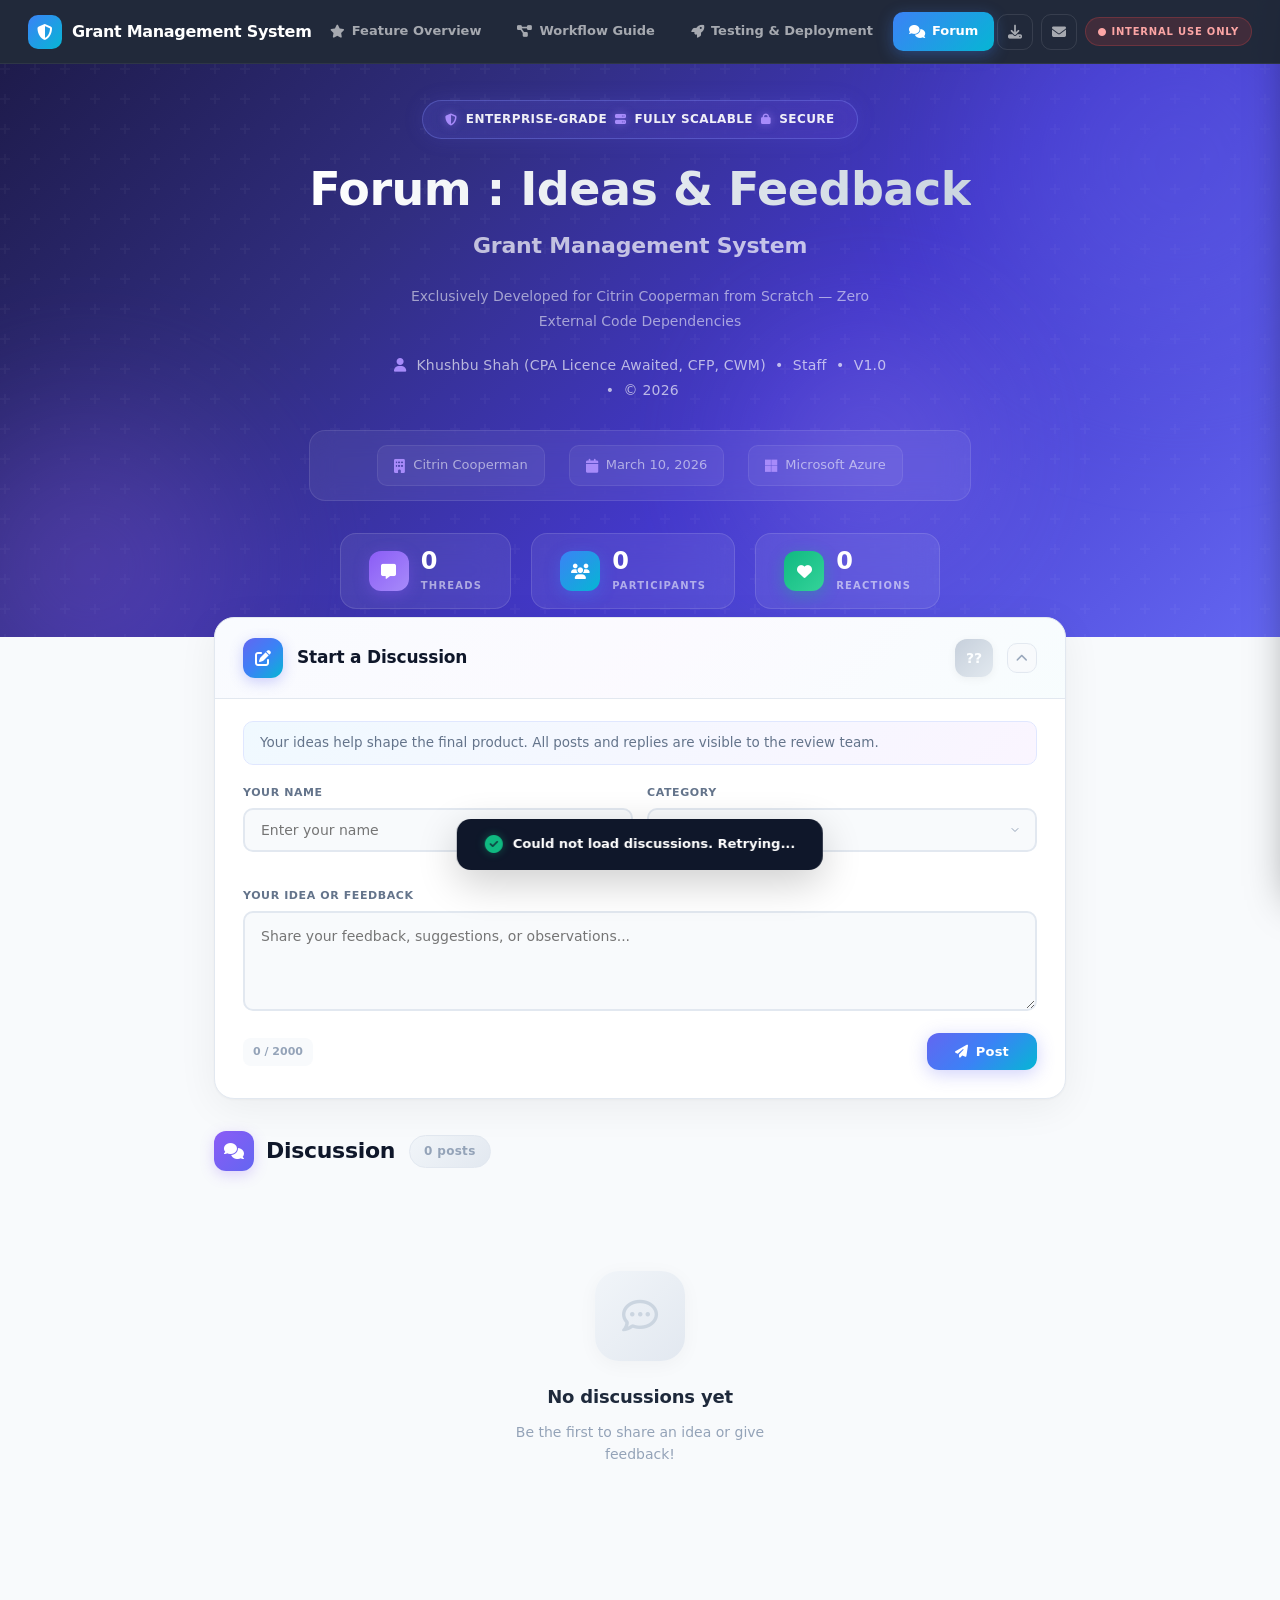
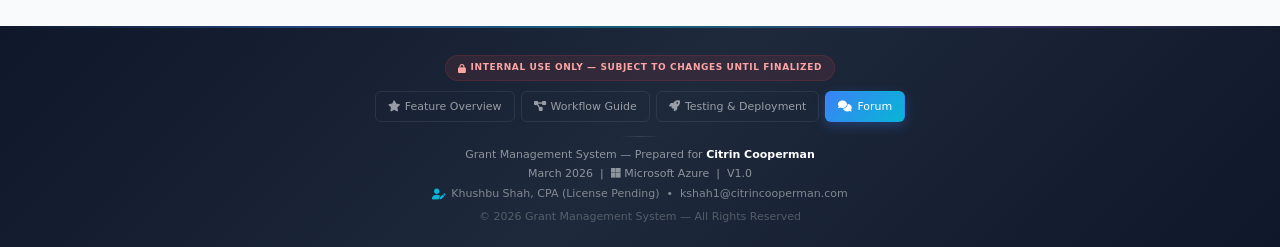
==== commit 02e13861: "Remove maintenance-plan.html links from all nav, mobile nav, and footer sections" ====
--- a/docs/GMS-Comments.html
+++ b/docs/GMS-Comments.html
@@ -235,7 +235,6 @@
     <a href="GMS-Feature-Overview.html"><i class="fa-solid fa-star"></i> Feature Overview</a>
     <a href="GMS-Workflow-Guide.html"><i class="fa-solid fa-diagram-project"></i> Workflow Guide</a>
     <a href="GMS-Testing-Deployment-Plan.html"><i class="fa-solid fa-rocket"></i> Testing &amp; Deployment</a>
-    <a href="maintenance-plan.html"><i class="fa-solid fa-wrench"></i> Maintenance Plan</a>
     <a href="GMS-Comments.html" class="active"><i class="fa-solid fa-comments"></i> Forum</a>
   </div>
   <div class="nav-right">
@@ -256,7 +255,6 @@
     <a href="GMS-Feature-Overview.html"><i class="fa-solid fa-star"></i> <span class="mobile-nav-label">Feature Overview</span> <i class="fa-solid fa-chevron-right mobile-nav-arrow"></i></a>
     <a href="GMS-Workflow-Guide.html"><i class="fa-solid fa-diagram-project"></i> <span class="mobile-nav-label">Workflow Guide</span> <i class="fa-solid fa-chevron-right mobile-nav-arrow"></i></a>
     <a href="GMS-Testing-Deployment-Plan.html"><i class="fa-solid fa-rocket"></i> <span class="mobile-nav-label">Testing & Deployment</span> <i class="fa-solid fa-chevron-right mobile-nav-arrow"></i></a>
-    <a href="maintenance-plan.html"><i class="fa-solid fa-wrench"></i> <span class="mobile-nav-label">Maintenance Plan</span> <i class="fa-solid fa-chevron-right mobile-nav-arrow"></i></a>
     <a href="GMS-Comments.html" class="active"><i class="fa-solid fa-comments"></i> <span class="mobile-nav-label">Forum</span> <i class="fa-solid fa-chevron-right mobile-nav-arrow"></i></a>
   </div>
   <div class="mobile-nav-divider"></div>
@@ -401,7 +399,6 @@
     <a href="GMS-Feature-Overview.html"><i class="fa-solid fa-star"></i> Feature Overview</a>
     <a href="GMS-Workflow-Guide.html"><i class="fa-solid fa-diagram-project"></i> Workflow Guide</a>
     <a href="GMS-Testing-Deployment-Plan.html"><i class="fa-solid fa-rocket"></i> Testing &amp; Deployment</a>
-    <a href="maintenance-plan.html"><i class="fa-solid fa-wrench"></i> Maintenance Plan</a>
     <a href="GMS-Comments.html" class="active"><i class="fa-solid fa-comments"></i> Forum</a>
   </div>
   <div class="footer-divider"></div>
@@ -418,7 +415,9 @@
 <button class="scroll-top" id="scrollTop" title="Back to top"><i class="fa-solid fa-arrow-up"></i></button>
 
 <script>
-const API_URL = 'comments-api.php';
+const API_URL = window.location.hostname === 'thetechcontrolcom-source.github.io'
+  ? 'https://khushbushah.online/docs/comments-api.php'
+  : 'comments-api.php';
 let commentsData = [];
 let filteredData = [];
 let collapsedSet = new Set();
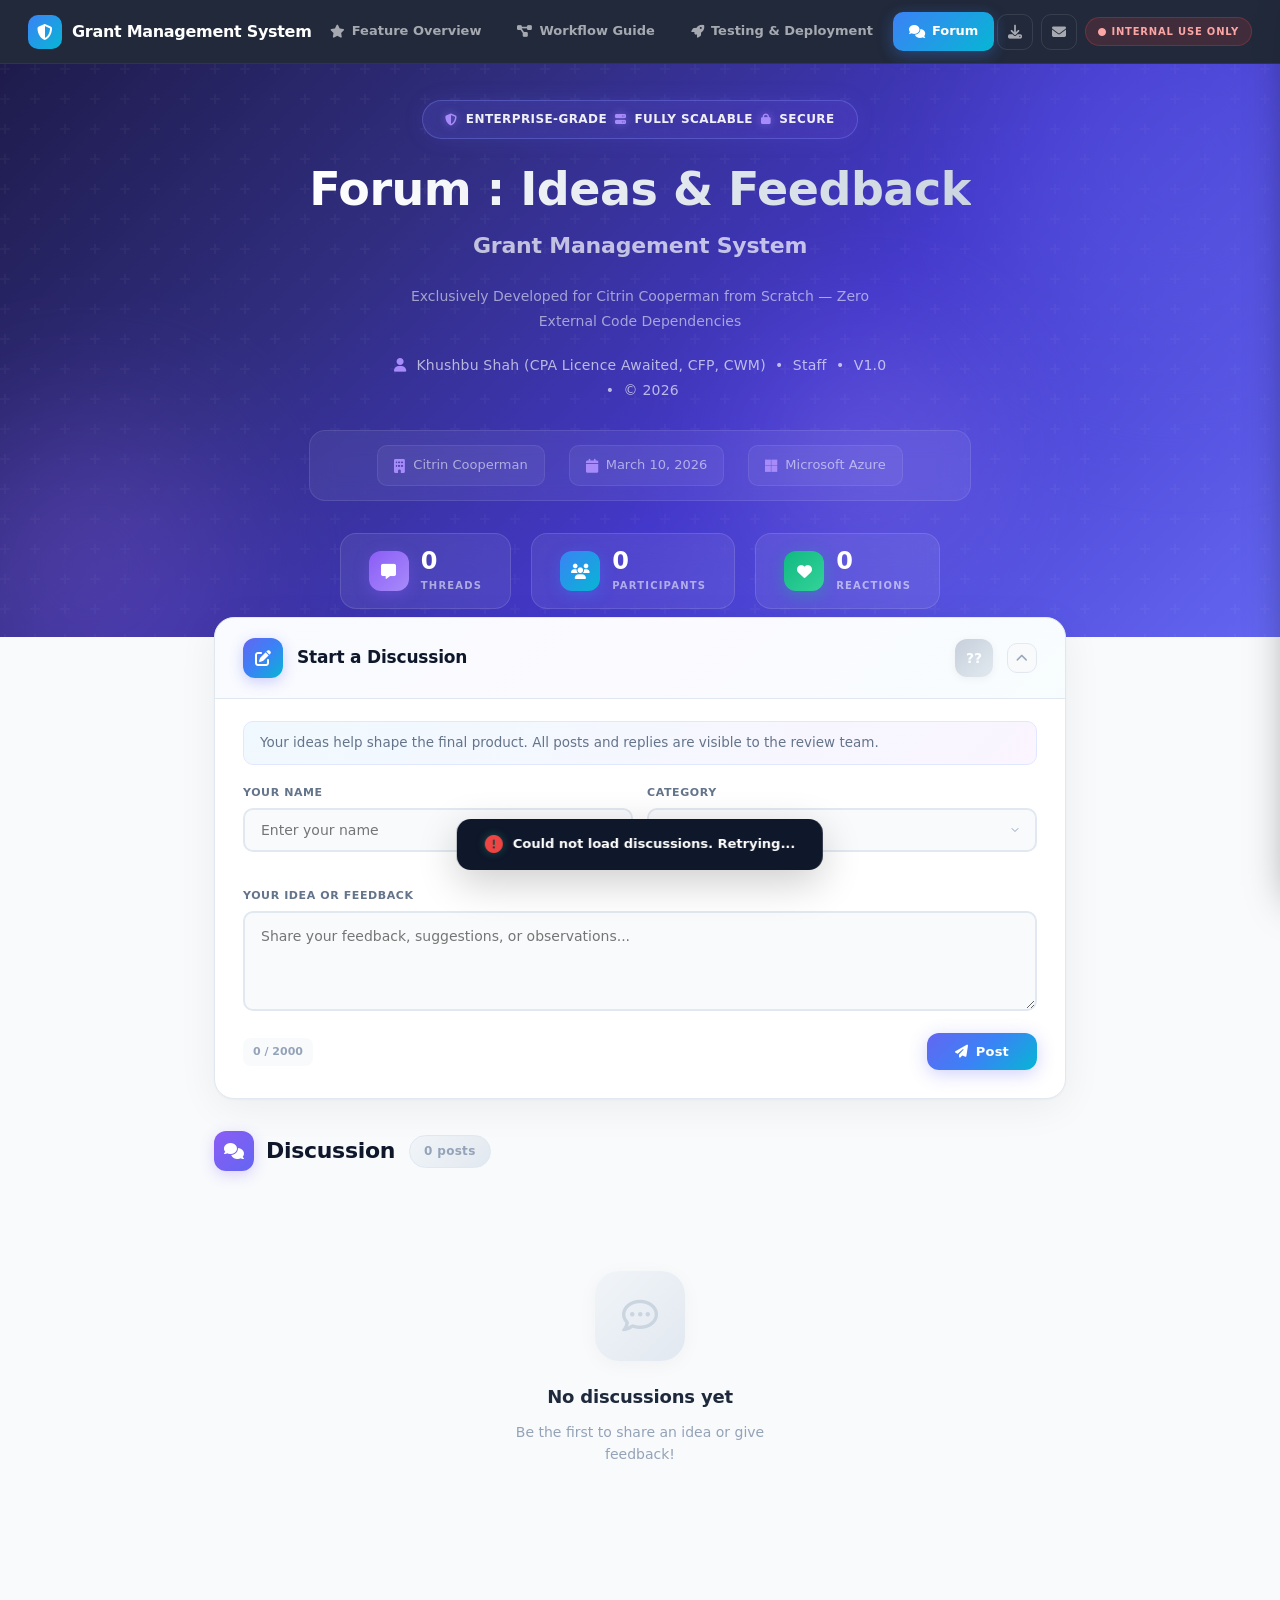
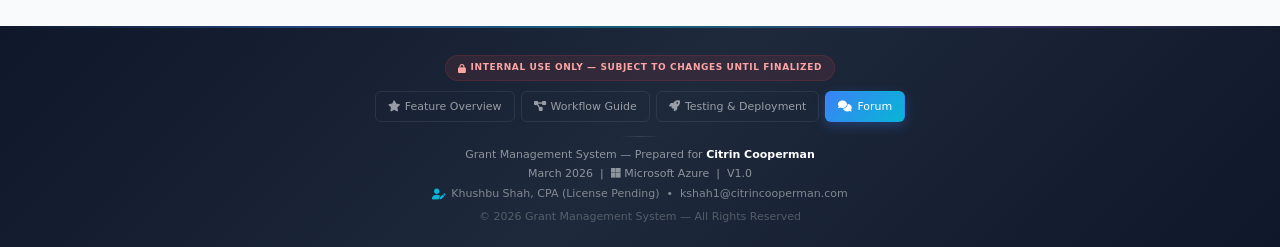
==== commit 451c692f: "Harden GMS-Comments forum: security, UX, and production-readiness audit - Fix infinite retry loop on" ====
--- a/docs/GMS-Comments.html
+++ b/docs/GMS-Comments.html
@@ -409,7 +409,7 @@
 </footer>
 
 <!-- TOAST -->
-<div class="toast" id="toast"><i class="fa-solid fa-circle-check"></i> <span id="toastMsg">Posted!</span></div>
+<div class="toast" id="toast"><i class="fa-solid fa-circle-check" id="toastIcon"></i> <span id="toastMsg">Posted!</span></div>
 
 <!-- SCROLL TO TOP -->
 <button class="scroll-top" id="scrollTop" title="Back to top"><i class="fa-solid fa-arrow-up"></i></button>
@@ -446,6 +446,7 @@
   return avatarColors[Math.abs(h)%avatarColors.length];
 }
 function formatTime(d){
+  if(isNaN(d.getTime())) return {ago:'Unknown',dateStr:'Unknown',timeStr:''};
   const s=Math.floor((Date.now()-d)/1000);
   let ago;
   if(s<60) ago='Just now';
@@ -459,7 +460,8 @@
 
   return {ago, dateStr, timeStr};
 }
-function escapeHtml(s){const d=document.createElement('div');d.textContent=s;return d.innerHTML;}
+function escapeHtml(s){const d=document.createElement('div');d.textContent=s;return d.innerHTML.replace(/"/g,'&quot;').replace(/'/g,'&#39;');}
+function isValidId(id){return typeof id==='string'&&/^[a-z0-9]+$/.test(id);}
 
 // --- NAME VALIDATION ---
 const NAME_REGEX = /^[a-zA-Z\s'\-\.]+$/;
@@ -537,18 +539,26 @@
 })();
 
 // --- SERVER API ---
+let loadRetries = 0;
+const MAX_LOAD_RETRIES = 3;
+
 async function loadComments(){
   try{
     const res = await fetch(API_URL);
     if(!res.ok) throw new Error('Failed to load');
     commentsData = await res.json();
+    loadRetries = 0;
     updateAuthorDropdown();
     updateStats();
     applyFilters();
   }catch(err){
-    console.error('Load error:', err);
-    showToast('Could not load discussions. Retrying...');
-    setTimeout(loadComments, 3000);
+    if(loadRetries < MAX_LOAD_RETRIES){
+      loadRetries++;
+      showToast('Could not load discussions. Retrying...','error');
+      setTimeout(loadComments, 3000);
+    } else {
+      showToast('Could not load discussions. Please refresh the page.','error');
+    }
   }
 }
 
@@ -583,12 +593,9 @@
   });
   return n;
 }
-function collectAuthorsSet(comments,set){
-  comments.forEach(c=>{set.add(c.name);if(c.replies)collectAuthorsSet(c.replies,set);});
-}
 function updateStats(){
   document.getElementById('statThreads').textContent=commentsData.length;
-  const authors=new Set();collectAuthorsSet(commentsData,authors);
+  const authors=new Set();collectAuthors(commentsData,authors);
   document.getElementById('statParticipants').textContent=authors.size;
   document.getElementById('statReactions').textContent=countReactions(commentsData);
 }
@@ -598,50 +605,53 @@
 const myReactions = JSON.parse(localStorage.getItem('gms_reactions')||'{}');
 
 function renderComment(c, depth){
+  if(!c.id||!isValidId(c.id)) return '';
+  const sid = c.id;
   const date = new Date(c.time);
   const t = formatTime(date);
   const replyCount = c.replies ? countAll(c.replies) : 0;
-  const isCollapsed = collapsedSet.has(c.id);
+  const isCollapsed = collapsedSet.has(sid);
   const reactions = c.reactions || {};
+  const safeCat = c.category && CAT_LABELS[c.category] ? c.category : '';
 
   let reactionHtml = '';
   EMOJIS.forEach(em=>{
     const count = reactions[em]||0;
     if(count > 0){
-      const myKey = c.id+'_'+em;
+      const myKey = sid+'_'+em;
       const isActive = myReactions[myKey] ? ' active' : '';
-      reactionHtml += `<button class="reaction-chip${isActive}" onclick="toggleReaction('${c.id}','${em}')">${em}<span class="r-count">${count}</span></button>`;
+      reactionHtml += `<button class="reaction-chip${isActive}" onclick="toggleReaction('${sid}','${em}')">${em}<span class="r-count">${count}</span></button>`;
     }
   });
 
-  let html = `<div class="comment-card" data-id="${c.id}">
+  let html = `<div class="comment-card" data-id="${sid}">
     <div class="comment-header">
       <div class="comment-avatar" style="background:${getAvatarColor(c.name)}">${getInitials(c.name)}</div>
       <div class="comment-meta">
-        <div class="comment-name"><span class="name-text">${escapeHtml(c.name)}</span>${c.category?`<span class="cat-badge cat-${c.category}">${CAT_LABELS[c.category]||c.category}</span>`:''}</div>
+        <div class="comment-name"><span class="name-text">${escapeHtml(c.name)}</span>${safeCat?`<span class="cat-badge cat-${safeCat}">${CAT_LABELS[safeCat]}</span>`:''}</div>
         <div class="comment-time"><i class="fa-regular fa-clock"></i> ${t.ago}<span class="time-dot"></span>${t.dateStr} at ${t.timeStr}</div>
       </div>
     </div>
     <div class="comment-body">${escapeHtml(c.text).replace(/\n/g,'<br>')}</div>
     <div class="comment-footer">
-      ${depth < 10 ? `<button class="action-btn" onclick="showReplyForm('${c.id}',${depth})"><i class="fa-solid fa-reply"></i> Reply</button>` : `<span class="depth-limit-msg"><i class="fa-solid fa-circle-info"></i> Thread limit reached — <a href="#composeCard" onclick="toggleCompose();document.getElementById('composeCard').scrollIntoView({behavior:'smooth'})">start a new discussion</a></span>`}
-      ${replyCount > 0 ? `<button class="action-btn collapse-btn" onclick="toggleCollapse('${c.id}')"><i class="fa-solid fa-${isCollapsed?'plus':'minus'}"></i> ${isCollapsed ? 'Show' : 'Hide'} ${replyCount} ${replyCount===1?'reply':'replies'}</button>` : ''}
+      ${depth < 10 ? `<button class="action-btn" onclick="showReplyForm('${sid}',${depth})"><i class="fa-solid fa-reply"></i> Reply</button>` : `<span class="depth-limit-msg"><i class="fa-solid fa-circle-info"></i> Thread limit reached — <a href="#composeCard" onclick="toggleCompose();document.getElementById('composeCard').scrollIntoView({behavior:'smooth'})">start a new discussion</a></span>`}
+      ${replyCount > 0 ? `<button class="action-btn collapse-btn" onclick="toggleCollapse('${sid}')"><i class="fa-solid fa-${isCollapsed?'plus':'minus'}"></i> ${isCollapsed ? 'Show' : 'Hide'} ${replyCount} ${replyCount===1?'reply':'replies'}</button>` : ''}
       <span class="action-sep"></span>
       <div class="reactions-bar">
         ${reactionHtml}
-        <button class="add-reaction-btn" onclick="toggleEmojiPicker(event,'${c.id}')" title="React">+
-          <div class="emoji-picker" id="picker-${c.id}">
-            ${EMOJIS.map(em=>`<button class="emoji-pick" onclick="event.stopPropagation();toggleReaction('${c.id}','${em}')">${em}</button>`).join('')}
+        <button class="add-reaction-btn" onclick="toggleEmojiPicker(event,'${sid}')" title="React">+
+          <div class="emoji-picker" id="picker-${sid}">
+            ${EMOJIS.map(em=>`<button class="emoji-pick" onclick="event.stopPropagation();toggleReaction('${sid}','${em}')">${em}</button>`).join('')}
           </div>
         </button>
       </div>
     </div>
   </div>`;
 
-  html += `<div id="reply-form-${c.id}"></div>`;
+  html += `<div id="reply-form-${sid}"></div>`;
 
   if(c.replies && c.replies.length > 0){
-    html += `<div class="replies-container" id="replies-${c.id}" style="display:${isCollapsed?'none':'block'}">`;
+    html += `<div class="replies-container" id="replies-${sid}" style="display:${isCollapsed?'none':'block'}">`;
     c.replies.forEach(r => { html += renderComment(r, depth+1); });
     html += `</div>`;
   }
@@ -800,7 +810,7 @@
     localStorage.setItem('gms_reactions', JSON.stringify(myReactions));
     await loadComments();
   }catch(err){
-    showToast('Could not save reaction.');
+    showToast('Could not save reaction.','error');
   }
 }
 
@@ -826,7 +836,7 @@
         <div class="form-group">
           <textarea class="form-input" id="reply-text-${parentId}" placeholder="Write your reply..." required maxlength="2000"></textarea>
         </div>
-        <button class="submit-btn" onclick="submitReply('${parentId}')"><i class="fa-solid fa-paper-plane"></i> Reply</button>
+        <button class="submit-btn" id="reply-btn-${parentId}" onclick="submitReply('${parentId}')"><i class="fa-solid fa-paper-plane"></i> Reply</button>
       </div>
     </div>
   `;
@@ -841,6 +851,7 @@
 async function submitReply(parentId){
   const nameEl = document.getElementById('reply-name-'+parentId);
   const textEl = document.getElementById('reply-text-'+parentId);
+  const btn = document.getElementById('reply-btn-'+parentId);
   const name = nameEl.value.trim();
   const text = textEl.value.trim();
   if(!name || !text) return;
@@ -855,7 +866,7 @@
 
   // Text minimum
   if(text.length < 3){
-    showToast('Reply must be at least 3 characters.');
+    showToast('Reply must be at least 3 characters.','error');
     return;
   }
 
@@ -863,9 +874,11 @@
   const now = Date.now();
   if(now - lastPostTime < POST_COOLDOWN){
     const wait = Math.ceil((POST_COOLDOWN - (now - lastPostTime)) / 1000);
-    showToast('Please wait ' + wait + 's before posting again.');
+    showToast('Please wait ' + wait + 's before posting again.','error');
     return;
   }
+
+  if(btn){ btn.innerHTML='<i class="fa-solid fa-spinner fa-spin"></i> Posting...'; btn.disabled=true; }
 
   try{
     localStorage.setItem('gms_forum_name',name);
@@ -875,7 +888,9 @@
     await loadComments();
     showToast('Reply posted!');
   }catch(err){
-    showToast(err.message || 'Failed to post reply.');
+    showToast(err.message || 'Failed to post reply.','error');
+  }finally{
+    if(btn){ btn.innerHTML='<i class="fa-solid fa-paper-plane"></i> Reply'; btn.disabled=false; }
   }
 }
 
@@ -902,7 +917,7 @@
 
   // Text minimum
   if(text.length < 3){
-    showToast('Comment must be at least 3 characters.');
+    showToast('Comment must be at least 3 characters.','error');
     return false;
   }
 
@@ -910,7 +925,7 @@
   const now = Date.now();
   if(now - lastPostTime < POST_COOLDOWN){
     const wait = Math.ceil((POST_COOLDOWN - (now - lastPostTime)) / 1000);
-    showToast('Please wait ' + wait + 's before posting again.');
+    showToast('Please wait ' + wait + 's before posting again.','error');
     return false;
   }
 
@@ -930,7 +945,7 @@
     // Scroll to the discussion
     document.querySelector('.discussion-section').scrollIntoView({behavior:'smooth',block:'start'});
   }catch(err){
-    showToast(err.message || 'Failed to post.');
+    showToast(err.message || 'Failed to post.','error');
   }finally{
     btn.innerHTML = '<i class="fa-solid fa-paper-plane"></i> Post';
     btn.disabled = false;
@@ -940,9 +955,17 @@
 }
 
 // --- TOAST ---
-function showToast(msg){
+function showToast(msg, type){
   const t = document.getElementById('toast');
+  const icon = document.getElementById('toastIcon');
   document.getElementById('toastMsg').textContent = msg || 'Posted!';
+  if(type === 'error'){
+    icon.className = 'fa-solid fa-circle-exclamation';
+    icon.style.color = 'var(--danger, #ef4444)';
+  } else {
+    icon.className = 'fa-solid fa-circle-check';
+    icon.style.color = 'var(--success, #10b981)';
+  }
   t.classList.add('visible');
   setTimeout(()=>t.classList.remove('visible'), 3000);
 }
@@ -954,7 +977,11 @@
 
 // --- INIT ---
 loadComments();
-setInterval(loadComments, 30000);
+let pollTimer = setInterval(loadComments, 30000);
+document.addEventListener('visibilitychange',()=>{
+  if(document.hidden){ clearInterval(pollTimer); }
+  else { loadRetries=0; loadComments(); pollTimer=setInterval(loadComments,30000); }
+});
 
 // Download 3 core doc pages combined as PDF
 function downloadAllPagesAsPDF(e){
@@ -993,7 +1020,7 @@
     var htmls=[results[0],results[1],results[2]];
     var commonCSS=results[3];
     var win=window.open('','_blank');
-    if(!win){alert('Please allow pop-ups to download the PDF.');btn.innerHTML=origHTML;btn.style.pointerEvents='';return;}
+    if(!win){showToast('Please allow pop-ups to download the PDF.','error');btn.innerHTML=origHTML;btn.style.pointerEvents='';return;}
 
     var d=win.document;
     d.open();
@@ -1100,9 +1127,8 @@
     btn.innerHTML=origHTML;
     btn.style.pointerEvents='';
   })
-  .catch(function(err){
-    console.error('PDF download failed:',err);
-    alert('Failed to load pages. Please try again.');
+  .catch(function(){
+    showToast('Failed to load pages. Please try again.','error');
     btn.innerHTML=origHTML;
     btn.style.pointerEvents='';
   });
